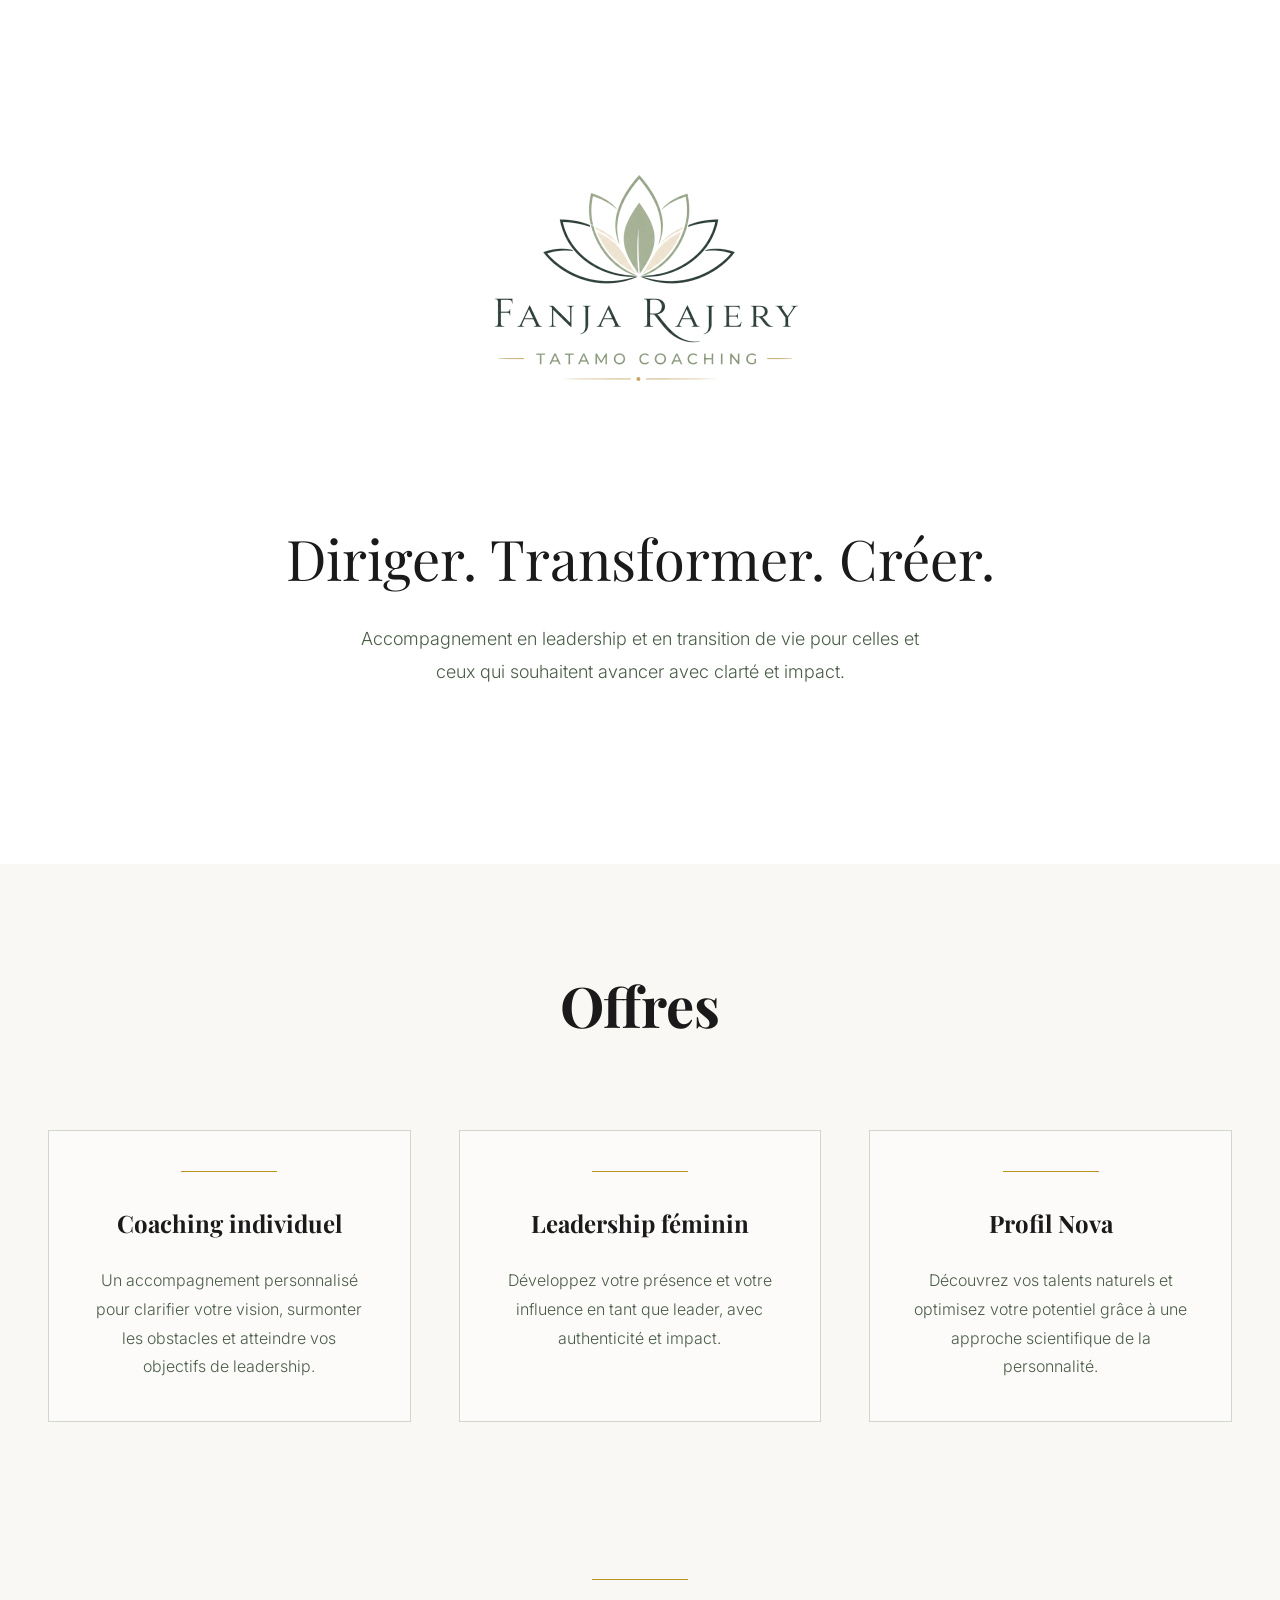
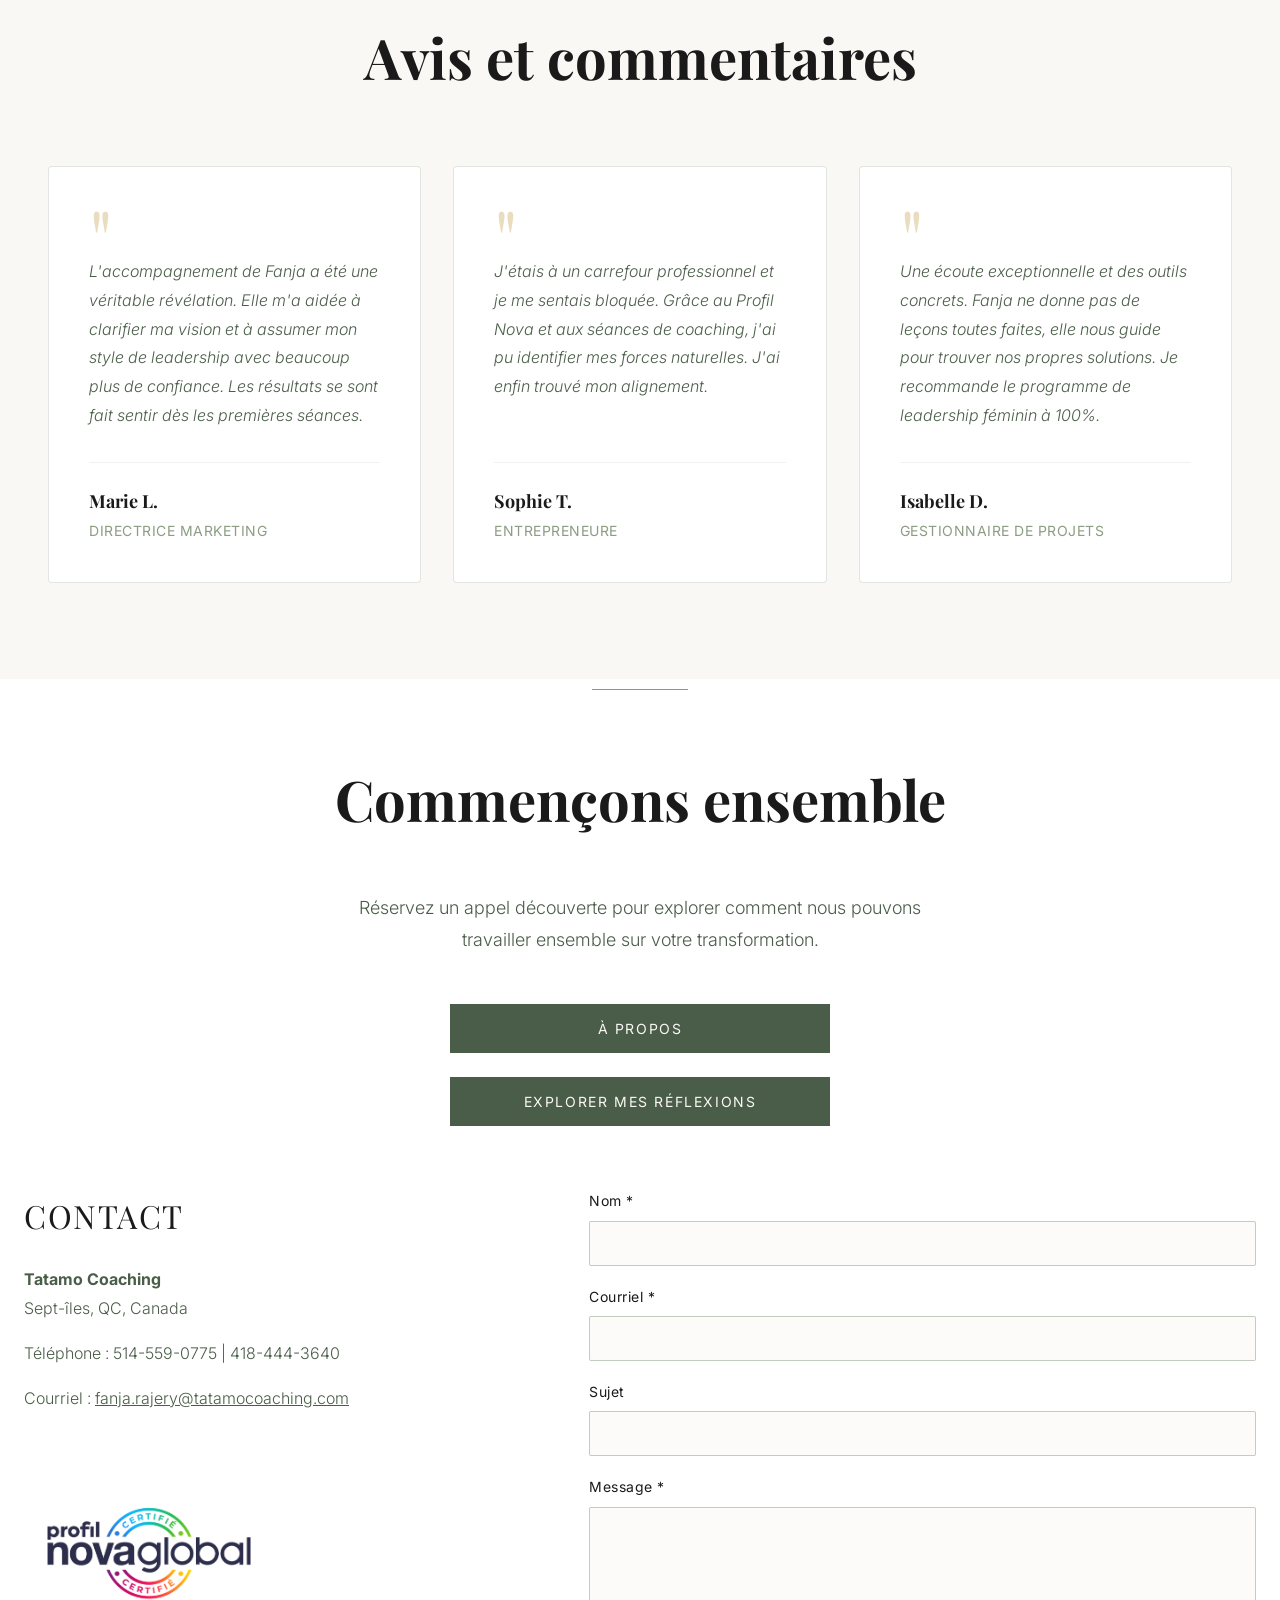
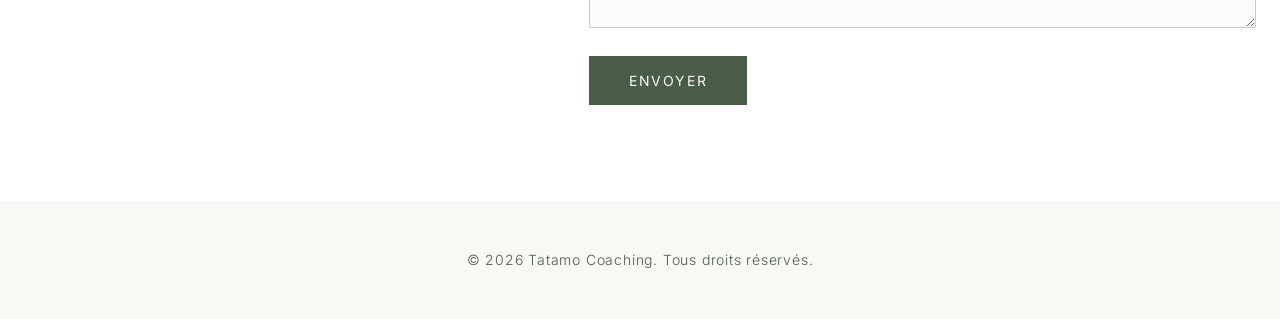
==== index.html @ c2d35377 "Add Nova Global profile image to contact details Added an image for Nova Global profile in the conta" ====
<!DOCTYPE html>
<html lang="fr">
<head>
  <meta charset="UTF-8">
  <meta name="viewport" content="width=device-width, initial-scale=1.0">
  <title>Tatamo Coaching - Fanja Rajery</title>
  <link rel="preconnect" href="https://fonts.googleapis.com">
  <link rel="preconnect" href="https://fonts.gstatic.com" crossorigin>
  <link href="https://fonts.googleapis.com/css2?family=Inter:wght@300;400;600&family=Playfair+Display:wght@400;500;600&display=swap" rel="stylesheet">
  <link rel="stylesheet" href="styles.css">
</head>
<body>
  <header class="header">
    <div class="container">
      <img src="images/logonouvv.PNG" alt="Tatamo Coaching Logo" class="logo">
    </div>
  </header>

  <section class="hero">
    <div class="container hero-content">
      
    
      <h2 class="hero-heading">Diriger. Transformer. Créer.</h2>

      <p class="hero-description">Accompagnement en leadership et en transition de vie pour celles et ceux qui souhaitent avancer avec clarté et impact.
</p>

      
        
      </div>
      
    </div>
    
  </section>

  

  <section class="offerings">
  <div class="container">
    <h2 class="section-title">Offres</h2>

    <div class="offerings-grid">

      <a href="individuel.html" class="offering-link">
        <div class="offering-card">
          <div class="divider-center"></div>
          <h3 class="offering-title">Coaching individuel</h3>
          <p class="offering-description">Un accompagnement personnalisé pour clarifier votre vision, surmonter les obstacles et atteindre vos objectifs de leadership.</p>
        </div>
      </a>

      <a href="feminin.html" class="offering-link">
        <div class="offering-card">
          <div class="divider-center"></div>
          <h3 class="offering-title">Leadership féminin</h3>
          <p class="offering-description">Développez votre présence et votre influence en tant que leader, avec authenticité et impact.</p>
        </div>
      </a>

      <a href="nova.html" class="offering-link">
        <div class="offering-card">
          <div class="divider-center"></div>
          <h3 class="offering-title">Profil Nova</h3>
          <p class="offering-description">Découvrez vos talents naturels et optimisez votre potentiel grâce à une approche scientifique de la personnalité.</p>
        </div>
      </a>


    </div>
<br>
<br>
   
</div>

  </div>
</section>

<!-- Section Avis Clients -->
<section class="testimonials">
  <div class="container">
    <div class="divider-center"></div>
    <h2 class="section-title">Avis et commentaires</h2>
    
    <div class="testimonials-grid">
      
      <!-- Avis 1 -->
      <div class="testimonial-card">
        <div class="quote-icon">"</div>
        <p class="testimonial-text">L'accompagnement de Fanja a été une véritable révélation. Elle m'a aidée à clarifier ma vision et à assumer mon style de leadership avec beaucoup plus de confiance. Les résultats se sont fait sentir dès les premières séances.</p>
        <div class="testimonial-author">
          <div class="author-info">
            <h4 class="author-name">Marie L.</h4>
            <p class="author-role">Directrice Marketing</p>
          </div>
        </div>
      </div>

      <!-- Avis 2 -->
      <div class="testimonial-card">
        <div class="quote-icon">"</div>
        <p class="testimonial-text">J'étais à un carrefour professionnel et je me sentais bloquée. Grâce au Profil Nova et aux séances de coaching, j'ai pu identifier mes forces naturelles. J'ai enfin trouvé mon alignement.</p>
        <div class="testimonial-author">
          <div class="author-info">
            <h4 class="author-name">Sophie T.</h4>
            <p class="author-role">Entrepreneure</p>
          </div>
        </div>
      </div>

      <!-- Avis 3 -->
      <div class="testimonial-card">
        <div class="quote-icon">"</div>
        <p class="testimonial-text">Une écoute exceptionnelle et des outils concrets. Fanja ne donne pas de leçons toutes faites, elle nous guide pour trouver nos propres solutions. Je recommande le programme de leadership féminin à 100%.</p>
        <div class="testimonial-author">
          <div class="author-info">
            <h4 class="author-name">Isabelle D.</h4>
            <p class="author-role">Gestionnaire de projets</p>
          </div>
        </div>
      </div>

    </div>
  </div>
</section>


  <section class="contact">
    <div class="container">
      <div class="divider-center"></div>

      <h2 class="section-title">Commençons ensemble</h2>

      <p class="contact-description">
        Réservez un appel découverte pour explorer comment nous pouvons
        travailler ensemble sur votre transformation.
      </p>

      <!-- Vos 3 boutons avec une largeur identique -->
      <div class="button-group" style="flex-direction: column; max-width: 380px; margin: 0 auto;">

        
        
        
        <a href="apropos.html" class="button-link" style="display: block; width: 100%;">
          <button class="btn btn-primary" style="width: 100%;">À propos</button>
        </a>
      <a href="facebook.html" class="button-link" style="display: block; width: 100%;">
        <button class="btn btn-primary" style="width: 100%;">Explorer mes réflexions</button>
        </a>
        
      </div>
      </div>

<!-- DEBUT DU FORMULAIRE DE CONTACT -->
<div class="contact-section-container">
  <div class="contact-info">
    <h2 class="contact-main-title">CONTACT</h2>
    <p class="contact-address">
      <strong>Tatamo Coaching</strong><br>
      Sept-îles, QC, Canada
    </p>
    <p class="contact-details">
      Téléphone : 514-559-0775 | 418-444-3640
      </p>
    <p class="contact-details">
      Courriel : <a href="mailto:fanja.rajery@tatamocoaching.com">fanja.rajery@tatamocoaching.com</a>
    </p>

    <p class="contact-details">
  <img src="images/novaglobal" alt="Profil Nova Global" style="box-shadow: none; border-radius: 0; max-width: 250px; width: 100%; margin: 0 auto;">
</p>
  
  </div>



  <form class="contact-form" action="#" method="POST">
    <div class="form-group">
      <label for="name">Nom *</label>
      <input type="text" id="name" name="name" required>
    </div>

    <div class="form-group">
      <label for="email">Courriel *</label>
      <input type="email" id="email" name="email" required>
    </div>

    <div class="form-group">
      <label for="subject">Sujet</label>
      <input type="text" id="subject" name="subject">
    </div>

    <div class="form-group">
      <label for="message">Message *</label>
      <textarea id="message" name="message" rows="5" required></textarea>
    </div>

    <button type="submit" class="btn-submit">Envoyer</button>
  </form>
</div>
<!-- FIN DU FORMULAIRE DE CONTACT -->








    
    </div>
  </section>

  <footer class="footer">
    <div class="container">
      <p class="footer-text">© 2026 Tatamo Coaching. Tous droits réservés.</p>
    </div>
  </footer>

  <script type="module" src="document.js"></script>
  
</body>
</html>
---- styles.css ----
* {
  margin: 0;
  padding: 0;
  box-sizing: border-box;
}

html {
  scroll-behavior: smooth;
}

body {
  font-family: 'Inter', sans-serif;
  background-color: #FFFFFF;
  color: #1A1A1A;
  line-height: 1.6;
}


.back-button {
  position: absolute;
  top: 32px; /* Aligné sur le padding de votre header */
  left: 24px; /* Aligné sur le padding de votre container */
  display: flex;
  align-items: center;
  gap: 8px;
  padding: 10px 20px;
  background-color: #FAF8F5; /* Votre couleur de fond secondaire */
  color: #4A5D48; /* Votre couleur verte principale */
  border: 1px solid rgba(107, 132, 104, 0.3);
  font-family: 'Inter', sans-serif;
  font-size: 14px;
  text-transform: uppercase;
  letter-spacing: 1.2px;
  text-decoration: none;
  transition: all 0.3s ease;
  z-index: 1000;
}

.back-button:hover {
  background-color: #4A5D48;
  color: #FAF8F5;
  border-color: #4A5D48;
}

.back-button .arrow {
  font-size: 18px;
  line-height: 1;
}

/* Ajustement pour mobile */
@media (max-width: 768px) {
  .back-button {
    top: 16px;
    left: 16px;
    padding: 8px 14px;
    font-size: 12px;
  }
}



.container {
  max-width: 1280px;
  margin: 0 auto;
  padding: 0 24px;
}

/* Header */
.header {
  background-color: transparent; 
  width: 100%;
  padding: 32px 0; /* On garde le padding vertical, mais on met 0 sur les côtés */

}

.header .container {
    display: flex;
    justify-content: center; /* Centre le logo horizontalement */
    background: transparent; /* Assure que le fond du container ne bloque rien */
    max-width: 1280px;
    margin: 0 auto;
}

.logo {
  height: 500px;
  width: auto;
  background-color: transparent;
}

/* Hero Section */

.offerings {
  margin-top: -150px;

  }



.about {

  margin-top: -150px;
}






.hero {
  min-height: 100vh;
  display: flex;
  align-items: center;
  justify-content: center;
  padding: 48px 24px;
  margin-top: -450px;
  padding-top: 180px;
}

.hero-content {
  text-align: center;
  
}

.hero-title {
  font-family: 'Playfair Display', serif;
  font-size: clamp(48px, 12vw, 100px);
  margin-bottom: 100px;
  color: #1A1A1A;
  letter-spacing: -2px;
  font-weight: 400;
  
}

.hero-subtitle-wrapper {
  display: flex;
  align-items: center;
  justify-content: center;
  gap: 16px;
  margin-bottom: 64px;
}

.divider {
  height: 1px;
  width: 48px;
  background-color: #B8941E;
}

.hero-subtitle {
  font-size: 14px;
  letter-spacing: 3.2px;
  text-transform: uppercase;
  color: #4A5D48;
  font-weight: 300;
  text-align: center;
}

.hero-heading {
  font-family: 'Playfair Display', serif;
  font-size: clamp(32px, 6vw, 56px);
  margin-bottom: 32px;
  color: #1A1A1A;
  font-weight: 300;
  line-height: 1.2;
}

.hero-description {
  font-size: 18px;
  color: #4A5D48;
  margin-bottom: 48px;
  max-width: 600px;
  margin-left: auto;
  margin-right: auto;
  font-weight: 300;
  line-height: 1.8;
}
/* hero pour la page individuel */
.individuel .hero-title {
  font-size: 40px; 
  text-align: center;
  
}

.individuel {

  margin-top: -150px;
}


/* hero pour la page feminin */
.feminin .hero-title {
  font-size: 40px;
  text-align: center;
}

/* hero pour la page nova */
.nova .hero-title {
  font-size: 40px;
  text-align: center;
}

/* hero pour la page reservation */
.reservation .hero-title {
  font-size: 40px;
  text-align: center;
}






.button-group {
  display: flex;
  flex-direction: column;
  gap: 24px;
  justify-content: center;
  align-items: center;
  flex-wrap: wrap;
}

@media (min-width: 640px) {
  .button-group {
    flex-direction: row;
  }
}

.btn {
  padding: 16px 40px;
  font-size: 14px;
  letter-spacing: 1.6px;
  text-transform: uppercase;
  font-family: 'Inter', sans-serif;
  font-weight: 400;
  min-width: 240px;
  cursor: pointer;
  transition: all 0.3s ease;
  border: none;
}

.btn-primary {
  background-color: #4A5D48;
  color: #FAF8F5;
  display: block;
  width: fit-content;
  margin: 0 auto;
  width: auto;
}

.btn-primary:hover {
  background-color: #6B8468;
}

.btn-secondary {
  border: 1px solid #4A5D48;
  color: #4A5D48;
  background-color: transparent;
}

.btn-secondary:hover {
  background-color: #4A5D48;
  color: #FAF8F5;
}
/* enlever le bleu apres cliquer le lien */
a, a:visited, a:hover, a:active {
  text-decoration: none;
  color: inherit;
}

/* About Section */
.about {
  padding: 96px 24px;
  background-color: #FFFFFF;
}

.divider-center {
  height: 1px;
  width: 96px;
  background-color: #B8941E;
  margin: 0 auto 64px auto;
}

.section-title {
  font-family: 'Playfair Display', serif;
  font-size: clamp(32px, 5vw, 56px);
  margin-bottom: 48px;
  color: #1A1A1A;
  text-align: center;
}

.about-text {
  font-size: 18px;
  color: #4A5D48;
  text-align: justify;
  max-width: 800px;
  margin: 0 auto 64px auto;
  font-weight: 300;
  line-height: 1.8;
  padding: 0 24px;
}

.about .divider-center:last-of-type {
  margin-bottom: 0;
  margin-top: 64px;
}

/* Offerings Section */
.offerings {
  padding: 96px 24px 10px 24px;
  background-color: #FAF8F5;
  margin-top: -150px;
}

.offerings .section-title {
  margin-bottom: 80px;
}

.offerings-grid {
  display: grid;
  grid-template-columns: repeat(auto-fit, minmax(300px, 1fr));
  gap: 48px;
  max-width: 1400px;
  margin: 0 auto;
}

@media (min-width: 768px) {
  .offerings-grid {
    grid-template-columns: repeat(3, 1fr);
  }
}

.offering-card {
  text-align: center;
  border: 1px solid rgba(107, 132, 104, 0.3);
  padding: 40px;
  background-color: rgba(255, 255, 255, 0.5);
  min-height: 100%;
  transition: border-color 0.3s ease;
}

.offering-card:hover {
  border-color: #6B8468;
}

.offering-card .divider-center {
  margin-bottom: 32px;
}

.offering-title {
  font-family: 'Playfair Display', serif;
  font-size: 24px;
  margin-bottom: 24px;
  color: #1A1A1A;
}

.offering-description {
  font-size: 16px;
  color: #4A5D48;
  font-weight: 300;
  line-height: 1.8;
}

.offering-link{
  display: block;
  text-decoration: none;
  color: inherit;
}

/* Contact Section */
.contact {
  padding: 10px 24px 96px 24px;
  background-color: #FFFFFF;
}

.contact .divider-center:first-of-type {
  margin-bottom: 64px;
}

.contact-description {
  font-size: 18px;
  color: #4A5D48;
  text-align: center;
  max-width: 600px;
  margin: 0 auto 48px auto;
  font-weight: 300;
  line-height: 1.8;
}

.contact .divider-center:last-of-type {
  margin-top: 64px;
}

/* Footer */
.footer {
  padding: 48px 24px;
  background-color: #FAF8F5;
}

.footer-text {
  font-size: 14px;
  color: #4A5D48;
  text-align: center;
  font-weight: 300;
  letter-spacing: 0.8px;
}

/* Responsive Design */
@media (max-width: 768px) {

.hero, 
  .offerings, 
  .about, 
  .individuel {
    margin-top: 0;
  }

  .hero {
    padding-top: 20px; /* Rapproche le texte du logo sur mobile */
  }


  .hero-title {
    font-size: 48px;
  }

  .hero-heading {
    font-size: 32px;
  }

  .hero-description {
    font-size: 16px;
  }

  .section-title {
    font-size: 32px;
  }

  .about-text,
  .contact-description {
    font-size: 16px;
  }

  .offerings-grid {
    gap: 32px;
  }

  .offering-card {
    padding: 32px;
  }

  .button-group {
    gap: 16px;
  }

  .btn {
    min-width: auto;
    width: 100%;
    padding: 14px 32px;
  }
}

@media (max-width: 480px) {
  .container {
    padding: 0 16px;
  }

 .hero {
    padding: 32px 16px;
    padding-top: 20px; 
    min-height: auto;  
  }

  .hero-title {
    font-size: 36px;
    margin-bottom: 16px;
  }

  .hero-subtitle-wrapper {
    gap: 12px;
    margin-bottom: 32px;
  }

  .divider {
    width: 32px;
  }

  .hero-subtitle {
    font-size: 12px;
  }

  .hero-heading {
    font-size: 24px;
    margin-bottom: 24px;
  }

  .hero-description {
    font-size: 14px;
    margin-bottom: 32px;
  }

  .about,
  .contact {
    padding: 64px 16px;
  }

  .offerings {
    padding: 64px 16px;
  }

  .divider-center {
    width: 64px;
    margin-bottom: 48px;
  }

  .section-title {
    font-size: 28px;
    margin-bottom: 40px;
  }

  .about-text {
    margin-bottom: 48px;
    font-size: 15px;
  }

  .offerings-grid {
    gap: 24px;
  }

  .offering-card {
    padding: 24px;
  }

  .offering-title {
    font-size: 20px;
  }

  .offering-description {
    font-size: 14px;
  }

  .logo {
    height: 120px;
    transform: scale(1.8);
  }
}


/* =========================
   PAGE A PROPOS
   Ne touche que la mise en page photo + texte
   ========================= */

.about-layout {
  display: flex;
  align-items: flex-start;
  justify-content: center;
  gap: 56px;
  max-width: 1200px;
  margin: 60px auto 0;
}

.about-photo {
  flex: 0 0 360px;
}

.about-photo img {
  width: 100%;
  height: auto;
  display: block;
  border-radius: 18px;
  box-shadow: 0 10px 30px rgba(0, 0, 0, 0.10);
}

.about-bio {
  flex: 1;
  min-width: 0;
}

.about-bio .about-text {
  max-width: 100%;
  margin: 0;
  padding: 0;
  text-align: justify;
  text-justify: inter-word;
}

/* Responsive */
@media (max-width: 900px) {
  .about-layout {
    flex-direction: column;
    gap: 28px;
    margin-top: 40px;
  }

  .about-photo {
    width: 100%;
    max-width: 420px;
    margin: 0 auto;
  }

  .about-bio {
    width: 100%;
  }
}

.about-caption {
  font-size: 0.95rem;
  line-height: 1.7;
  margin-top: 16px;
  color: #5f6f5f;
  text-align: left;
}

/* =========================
   PAGE NOVA (SCOPÉE)
   Ne touche que: <section class="nova">...</section>
   ========================= */

.nova .intro-text {
  font-size: 1.125rem;
  color: #4A5D48;
  max-width: 42rem;
  margin: 3rem auto;
  line-height: 1.75;
  font-weight: 300;
  text-align: center;
}

.nova .cards-grid {
  display: grid;
  grid-template-columns: 1fr;
  gap: 2rem;
  margin: 4rem 0;
}

@media (min-width: 768px) {
  .nova .cards-grid {
    grid-template-columns: repeat(2, 1fr);
  }
}

@media (min-width: 1024px) {
  .nova .cards-grid {
    grid-template-columns: repeat(4, 1fr);
  }
}

.nova .card {
  position: relative;
  background-color: white;
  border: 1px solid #e5e7eb;
  border-radius: 0.125rem;
  overflow: hidden;
  transition: box-shadow 0.3s ease;
  display: flex;
  flex-direction: column;
}

.nova .card:hover {
  box-shadow: 0 4px 6px -1px rgba(0, 0, 0, 0.1), 0 2px 4px -1px rgba(0, 0, 0, 0.06);
}

.nova .card-accent {
  position: absolute;
  top: 0;
  left: 0;
  right: 0;
  height: 4px;
}

.nova .card-accent.red {
  background: linear-gradient(to right, #ef4444, #f87171);
}

.nova .card-accent.blue {
  background: linear-gradient(to right, #3b82f6, #60a5fa);
}

.nova .card-accent.green {
  background: linear-gradient(to right, #10b981, #34d399);
}

.nova .card-accent.yellow {
  background: linear-gradient(to right, #fbbf24, #fcd34d);
}

.nova .card-content {
  padding: 2rem;
  display: flex;
  flex-direction: column;
  flex-grow: 1;
}

.nova .card-emoji {
  font-size: 3rem;
  margin-bottom: 1.5rem;
  line-height: 1;
}

.nova .card-color {
  font-size: 0.875rem;
  font-weight: 600;
  color: #B8941E;
  text-transform: uppercase;
  letter-spacing: 0.05em;
  margin-bottom: 0.5rem;
}

.nova .card-title {
  font-family: 'Playfair Display', serif;
  font-size: 1.5rem;
  color: #1A1A1A;
  margin-bottom: 0.25rem;
  font-weight: 600;
}

.nova .card-subtitle {
  font-size: 0.875rem;
  color: #6b7280;
  font-weight: 300;
  margin-bottom: 1.5rem;
}

.nova .card-description {
  color: #4A5D48;
  line-height: 1.75;
  font-weight: 300;
  flex-grow: 1;
}

.nova .nova-footer {
  max-width: 48rem;
  margin: 4rem auto;
  text-align: center;
  padding-top: 3rem;
  border-top: 1px solid #e5e7eb;
}

.nova .footer-text {
  font-size: 1.125rem;
  color: #4A5D48;
  line-height: 1.75;
  font-weight: 300;
}

.nova .footer-text strong {
  font-weight: 500;
  color: #1A1A1A;
}

/* Alignement des posts Facebook */
.fb-container {
  display: flex;
  justify-content: center; /* Centre les posts horizontalement */
  gap: 20px;               /* Espace entre les deux publications */
  flex-wrap: wrap;         /* Permet de revenir à la ligne sur petit écran */
  margin-top: 4rem;
}

/* Ajustement pour s'assurer que les posts ne dépassent pas sur petit écran */
.fb-container .fb-post {
  flex: 0 1 auto;
  min-width: 320px;        /* Largeur minimum pour rester lisible */
}

/* On retire la marge auto que vous aviez sur .nova .fb-post pour éviter les conflits */
.nova .fb-post {
  margin-top: 0; 
}

/* =========================
   PAGE LEADERSHIP FÉMININ (SCOPÉE)
   Ne touche que: <section class="feminin">...</section>
   ========================= */

/* Hero Section */
.feminin-hero {
  position: relative;
  height: 100vh;
  display: flex;
  align-items: center;
  justify-content: center;
}

.feminin-hero-image {
  position: absolute;
  top: 0;
  left: 0;
  width: 100%;
  height: 100%;
  object-fit: cover;
  object-position: center 10%;
}

.feminin-hero-overlay {
  position: absolute;
  top: 0;
  left: 0;
  width: 100%;
  height: 100%;
  background-color: rgba(0, 0, 0, 0.3);
}

.feminin-hero-content {
  position: relative;
  z-index: 10;
  text-align: center;
  color: white;
  padding: 0 24px;
  max-width: 960px;
}

.feminin-hero-title {
  font-family: 'Playfair Display', serif;
  font-size: clamp(40px, 8vw, 96px);
  margin-bottom: 24px;
  font-weight: 600;
  letter-spacing: 0.5px;
}

.feminin-hero-subtitle {
  font-size: clamp(18px, 3vw, 28px);
  font-weight: 300;
  letter-spacing: 0.5px;
  line-height: 1.6;
}

/* Introduction Section */
.feminin-intro {
  padding: 96px 24px;
}

.feminin-intro-text {
  max-width: 768px;
  margin: 0 auto;
}

.feminin-intro-text p {
  font-size: 18px;
  line-height: 1.8;
  color: #4A5D48;
  margin-bottom: 32px;
  font-weight: 300;
}

.feminin-intro-text .feminin-highlight {
  font-weight: 500;
  color: #1A1A1A;
}

/* Challenges Section */
.feminin-challenges {
  padding: 96px 24px;
  background-color: #FFFFFF;
}

.feminin-challenges .section-title {
  margin-bottom: 80px;
}

.feminin-cards-grid {
  display: grid;
  grid-template-columns: repeat(auto-fit, minmax(280px, 1fr));
  gap: 32px;
  max-width: 1200px;
  margin: 0 auto;
}

@media (min-width: 768px) {
  .feminin-cards-grid {
    grid-template-columns: repeat(2, 1fr);
    gap: 48px;
  }
}

.feminin-card {
  background-color: #FFFEF7;
  padding: 40px;
  border: 1px solid #e5e7eb;
  border-radius: 2px;
  transition: border-color 0.3s ease;
}

.feminin-card:hover {
  border-color: #8B9D83;
}

.feminin-card-icon {
  width: 56px;
  height: 56px;
  display: flex;
  align-items: center;
  justify-content: center;
  border-radius: 50%;
  background-color: rgba(139, 157, 131, 0.1);
  color: #8B9D83;
  margin-bottom: 24px;
}

.feminin-card-title {
  font-family: 'Playfair Display', serif;
  font-size: 24px;
  margin-bottom: 16px;
  color: #1A1A1A;
}

.feminin-card-description {
  font-size: 16px;
  color: #4A5D48;
  line-height: 1.6;
  font-weight: 300;
}

/* Benefits Section */
.feminin-benefits {
  padding: 96px 24px;
  background-color: #FFFEF7;
}

.feminin-benefits .section-title {
  margin-bottom: 64px;
}

.feminin-benefits-list {
  max-width: 768px;
  margin: 0 auto;
  list-style: none;
  padding: 0;
}

.feminin-benefits-list li {
  display: flex;
  align-items: start;
  gap: 16px;
  font-size: 18px;
  color: #4A5D48;
  margin-bottom: 24px;
  line-height: 1.6;
  font-weight: 300;
}

.feminin-benefits-list li::before {
  content: '';
  width: 8px;
  height: 8px;
  border-radius: 50%;
  background-color: #C9A961;
  margin-top: 12px;
  flex-shrink: 0;
}

/* Approach Section */
.feminin-approach {
  padding: 96px 24px;
  background-color: #FFFFFF;
}

.feminin-approach .section-title {
  margin-bottom: 48px;
}

.feminin-approach-subtitle {
  font-family: 'Playfair Display', serif;
  font-size: clamp(24px, 4vw, 36px);
  text-align: center;
  margin-bottom: 32px;
  color: #1A1A1A;
  font-weight: 400;
  font-style: italic;
}

.feminin-approach-text {
  max-width: 768px;
  margin: 0 auto;
}

.feminin-approach-text p {
  font-size: 18px;
  line-height: 1.8;
  color: #4A5D48;
  margin-bottom: 24px;
  font-weight: 300;
}

.feminin-approach-text strong {
  font-weight: 500;
  color: #1A1A1A;
}

/* Call to Action Section */
.feminin-cta {
  padding: 128px 24px;
  background-color: #FFFEF7;
  text-align: center;
}

.feminin-cta-title {
  font-family: 'Playfair Display', serif;
  font-size: clamp(32px, 5vw, 56px);
  margin-bottom: 32px;
  color: #1A1A1A;
}

.feminin-cta-text {
  font-size: 20px;
  color: #4A5D48;
  max-width: 640px;
  margin: 0 auto 48px;
  line-height: 1.6;
  font-weight: 300;
}

.feminin-cta .btn {
  padding: 16px 48px;
  font-size: 16px;
  letter-spacing: 1.2px;
  background-color: #8B9D83;
  color: white;
  border: none;
  border-radius: 2px;
  cursor: pointer;
  transition: background-color 0.3s ease;
  text-decoration: none;
  display: inline-block;
}

.feminin-cta .btn:hover {
  background-color: #7a8a72;
}

/* Responsive */
@media (max-width: 768px) {
  .feminin-intro,
  .feminin-challenges,
  .feminin-benefits,
  .feminin-approach {
    padding: 64px 16px;
  }

  .feminin-cta {
    padding: 80px 16px;
  }

  .feminin-cards-grid {
    gap: 24px;
  }

  .feminin-card {
    padding: 32px;
  }
}

/* =========================
   PAGE COACHING INDIVIDUEL (SCOPÉE)
   Ne touche que: <section class="individuel">...</section>
   ========================= */

.individuel {
  background-color: #FAF8F5;
  min-height: 100vh;
  padding: 48px 24px 96px;
}

.individuel .hero-title {
  font-size: 40px;
  text-align: center;
  margin-bottom: 24px;
}

.individuel .hero-subtitle-wrapper {
  display: flex;
  align-items: center;
  justify-content: center;
  gap: 16px;
  margin-bottom: 80px;
}

.individuel .coaching-layout {
  display: flex;
  align-items: flex-start;
  justify-content: center;
  gap: 80px;
  max-width: 1400px;
  margin: 0 auto;
}

.individuel .coaching-photo-col {
  flex: 0 0 420px;
}

.individuel .coaching-photo-wrapper {
  position: relative;
}

.individuel .coaching-photo-wrapper img {
  width: 100%;
  height: auto;
  display: block;
  border-radius: 2px;
  box-shadow: 0 10px 30px rgba(0, 0, 0, 0.12);
}

.individuel .coaching-content-col {
  flex: 1;
  min-width: 0;
}

.individuel .coaching-intro {
  margin-bottom: 48px;
}

.individuel .coaching-intro p {
  font-size: 18px;
  line-height: 1.8;
  color: #4A5D48;
  margin-bottom: 24px;
  font-weight: 300;
  text-align: justify;
  text-justify: inter-word;
}

.individuel .coaching-intro p:last-child {
  margin-bottom: 0;
}

.individuel .coaching-cards-grid {
  display: grid;
  grid-template-columns: repeat(2, 1fr);
  gap: 24px;
  margin-bottom: 48px;
}

.individuel .coaching-card {
  background-color: rgba(255, 255, 255, 0.6);
  border: 1px solid rgba(107, 132, 104, 0.25);
  padding: 32px;
  transition: all 0.3s ease;
}

.individuel .coaching-card:hover {
  border-color: #6B8468;
  background-color: rgba(255, 255, 255, 0.9);
}

.individuel .coaching-card .divider-center {
  margin-bottom: 20px;
  width: 48px;
  margin-left: 0;
}

.individuel .coaching-card-title {
  font-family: 'Playfair Display', serif;
  font-size: 20px;
  color: #1A1A1A;
  margin-bottom: 12px;
  line-height: 1.3;
}

.individuel .coaching-card-description {
  font-size: 15px;
  color: #4A5D48;
  line-height: 1.6;
  font-weight: 300;
}

.individuel .coaching-quote-box {
  background-color: rgba(255, 255, 255, 0.5);
  border: 1px solid rgba(184, 148, 30, 0.2);
  padding: 40px;
  text-align: center;
  margin-bottom: 40px;
}

.individuel .coaching-quote {
  font-family: 'Playfair Display', serif;
  font-size: clamp(20px, 3vw, 28px);
  color: #1A1A1A;
  line-height: 1.5;
  font-style: italic;
  font-weight: 400;
}

/* Responsive */
@media (max-width: 1024px) {
  .individuel .coaching-layout {
    flex-direction: column;
    gap: 48px;
  }

  .individuel .coaching-photo-col {
    width: 100%;
    max-width: 480px;
    margin: 0 auto;
  }

  .individuel .coaching-content-col {
    width: 100%;
  }
}

@media (max-width: 640px) {
  .individuel {
    padding: 32px 16px 64px;
  }

  .individuel .hero-subtitle-wrapper {
    margin-bottom: 56px;
  }

  .individuel .coaching-cards-grid {
    grid-template-columns: 1fr;
    gap: 20px;
  }

  .individuel .coaching-card {
    padding: 24px;
  }

  .individuel .coaching-quote-box {
    padding: 32px 24px;
  }

  .individuel .coaching-intro p {
    font-size: 16px;
  }
}

/* Rend le symbole & plus classique dans les titres Nova */
.normal-amp {
  font-family: 'Inter', sans-serif;
}

/* =========================
   PAGE FACEBOOK (RÉFLEXIONS)
   ========================= */

.facebook-section {
  padding: 48px 24px 96px;
  background-color: #FAF8F5; /* La même couleur douce que sur vos autres pages */
  min-height: 100vh;
}

.facebook-item {
  display: flex;
  flex-direction: column;
  align-items: center;
  margin-bottom: 40px;
  flex: 1; /* Permet aux colonnes d'avoir la même taille */
  min-width: 320px;
  max-width: 500px; /* Aligné sur la largeur de vos posts Facebook */
}

.facebook-post-title {
  font-family: 'Playfair Display', serif;
  font-size: 22px;
  color: #1A1A1A;
  margin-bottom: 24px;
  text-align: center;
  line-height: 1.4;
  font-weight: 500;
}

.fb-container {
  display: grid;
  grid-template-columns: repeat(2, 1fr);
  gap: 40px;
  max-width: 1100px;
  margin: 0 auto;
  justify-items: center;
}

/* On force 1 seule colonne sur les petits écrans */
@media (max-width: 768px) {
  .fb-container {
    grid-template-columns: 1fr !important;
    gap: 20px;
  }
}


/* =========================
   SECTION AVIS / TESTIMONIALS
   ========================= */
.testimonials {
  padding: 96px 24px;
  background-color: #FAF8F5; /* Même fond doux que la section offres */
}

.testimonials .divider-center {
  margin-bottom: 32px;
}

.testimonials .section-title {
  margin-bottom: 64px;
}

.testimonials-grid {
  display: grid;
  grid-template-columns: repeat(auto-fit, minmax(300px, 1fr));
  gap: 32px;
  max-width: 1200px;
  margin: 0 auto;
}

.testimonial-card {
  background-color: #FFFFFF;
  padding: 40px;
  border: 1px solid rgba(107, 132, 104, 0.2);
  border-radius: 4px;
  position: relative;
  transition: transform 0.3s ease, box-shadow 0.3s ease;
  display: flex;
  flex-direction: column;
}

.testimonial-card:hover {
  transform: translateY(-5px);
  box-shadow: 0 10px 30px rgba(0, 0, 0, 0.05);
  border-color: #8B9D83;
}

.quote-icon {
  font-family: 'Playfair Display', serif;
  font-size: 80px;
  color: #C9A961; /* Votre couleur dorée/moutarde */
  line-height: 0;
  margin-top: 30px;
  margin-bottom: 20px;
  opacity: 0.4;
}

.testimonial-text {
  font-size: 16px;
  color: #4A5D48; /* Votre vert foncé */
  font-style: italic;
  line-height: 1.8;
  font-weight: 300;
  margin-bottom: 32px;
  flex-grow: 1; /* Pousse l'auteur vers le bas si les textes n'ont pas la même taille */
}

.testimonial-author {
  display: flex;
  align-items: center;
  border-top: 1px solid rgba(107, 132, 104, 0.1);
  padding-top: 24px;
}

.author-name {
  font-family: 'Playfair Display', serif;
  font-size: 18px;
  color: #1A1A1A;
  margin-bottom: 4px;
}

.author-role {
  font-size: 14px;
  color: #8B9D83;
  font-weight: 400;
  text-transform: uppercase;
  letter-spacing: 0.5px;
}

/* Ajustement Mobile pour les avis */
@media (max-width: 768px) {
  .testimonials {
    padding: 64px 16px;
  }
  .testimonials-grid {
    gap: 24px;
  }
  .testimonial-card {
    padding: 32px 24px;
  }
}


/* =========================
   MISE EN PAGE IMAGE NOVA
   ========================= */
.nova-layout {
  display: flex;
  align-items: center; /* Centre verticalement le texte avec l'image */
  gap: 64px; /* Espace entre le texte et l'image */
  margin-top: 48px;
  margin-bottom: 80px;
  max-width: 1200px;
  margin-left: auto;
  margin-right: auto;
}

.nova-text-content {
  flex: 1; /* Le texte prend l'espace restant */
}

.nova-photo {
  flex: 0 0 450px; /* Largeur fixe de l'image sur ordinateur */
}

.nova-photo img {
  width: 100%;
  height: auto;
  display: block;
  border-radius: 8px; /* Bords très légèrement arrondis */
  box-shadow: 0 15px 40px rgba(0, 0, 0, 0.08); /* Ombre douce élégante */
}

/* Rendre le tout parfait sur téléphone et tablette */
@media (max-width: 900px) {
  .nova-layout {
    flex-direction: column; /* Empile le texte au-dessus de l'image */
    gap: 48px;
    margin-top: 24px;
    margin-bottom: 48px;
  }
  
  .nova-text-content .hero-title,
  .nova-text-content .intro-text {
    text-align: center !important; /* On recentre le texte sur mobile */
  }

  .nova-text-content .intro-text {
    margin: 0 auto !important;
  }

  .nova-photo {
    width: 100%;
    max-width: 500px; /* Évite que l'image soit trop géante sur tablette */
    margin: 0 auto;
  }
}

/* =========================
   FORMULAIRE DE CONTACT
   ========================= */

.contact-section-container {
  display: flex;
  flex-wrap: wrap;
  gap: 48px;
  justify-content: space-between;
  margin-top: 64px;
  text-align: left;
}

.contact-info {
  flex: 1 1 300px;
}

.contact-main-title {
  font-family: 'Playfair Display', serif;
  font-size: 32px;
  letter-spacing: 1.5px;
  margin-bottom: 24px;
  color: #1A1A1A;
  text-transform: uppercase;
  font-weight: 400;
}

.contact-address, 
.contact-details {
  font-size: 16px;
  line-height: 1.8;
  margin-bottom: 16px;
  color: #4A5D48;
  font-weight: 300;
}

.contact-details a {
  color: #4A5D48;
  text-decoration: underline;
  transition: color 0.3s ease;
}

.contact-details a:hover {
  color: #1A1A1A;
}

.contact-form {
  flex: 1 1 450px;
  display: flex;
  flex-direction: column;
  gap: 20px;
}

.form-group {
  display: flex;
  flex-direction: column;
}

.form-group label {
  font-size: 14px;
  margin-bottom: 8px;
  font-weight: 400;
  color: #1A1A1A;
  letter-spacing: 0.5px;
}

.form-group input,
.form-group textarea {
  width: 100%;
  padding: 12px 16px;
  border: 1px solid rgba(107, 132, 104, 0.4);
  background-color: rgba(250, 248, 245, 0.5);
  font-family: 'Inter', sans-serif;
  font-size: 15px;
  color: #1A1A1A;
  outline: none;
  border-radius: 2px;
  transition: all 0.3s ease;
}

.form-group input:focus,
.form-group textarea:focus {
  border-color: #4A5D48;
  background-color: #FFFFFF;
}

.btn-submit {
  align-self: flex-start;
  padding: 16px 40px;
  background-color: #4A5D48;
  color: #FAF8F5;
  border: none;
  cursor: pointer;
  font-family: 'Inter', sans-serif;
  font-size: 14px;
  letter-spacing: 1.6px;
  text-transform: uppercase;
  border-radius: 0;
  transition: background-color 0.3s ease;
  margin-top: 8px;
}

.btn-submit:hover {
  background-color: #6B8468;
}

/* Ajustement Mobile */
@media (max-width: 768px) {
  .contact-section-container {
    flex-direction: column;
    gap: 32px;
    margin-top: 40px;
  }

  .btn-submit {
    width: 100%;
    text-align: center;
  }
}






/* =========================
   MISE EN PAGE IMAGE FEMININ (Texte Gauche / Image Droite)
   ========================= */
.feminin-layout {
  display: flex;
  align-items: center; 
  gap: 64px;
  margin-top: 100px; /* Espace avec le haut de la page */
  margin-bottom: 80px;
  max-width: 1200px;
  margin-left: auto;
  margin-right: auto;
}

.feminin-text-content {
  flex: 1; /* Le texte prend l'espace disponible */
}

.feminin-photo {
  flex: 0 0 420px; /* Largeur fixe de l'image sur l'ordinateur */
}

.feminin-photo img {
  width: 100%;
  height: auto;
  display: block;
  border-radius: 4px;
  box-shadow: 0 10px 30px rgba(0, 0, 0, 0.08); /* Ombre douce */
}

/* Ajustements pour les téléphones et tablettes */
@media (max-width: 900px) {
  .feminin-layout {
    flex-direction: column; /* Place l'image sous le texte sur mobile */
    gap: 48px;
    margin-top: 80px;
  }
  
  .feminin-text-content .hero-title,
  .feminin-text-content .intro-text {
    text-align: center !important; /* On centre le texte sur mobile */
  }

  .feminin-photo {
    width: 100%;
    max-width: 450px;
    margin: 0 auto;
  }
}

/* On cache l'ancien CSS de la bannière sombre s'il en reste */
.feminin-hero, .feminin-intro {
  display: none !important;
}
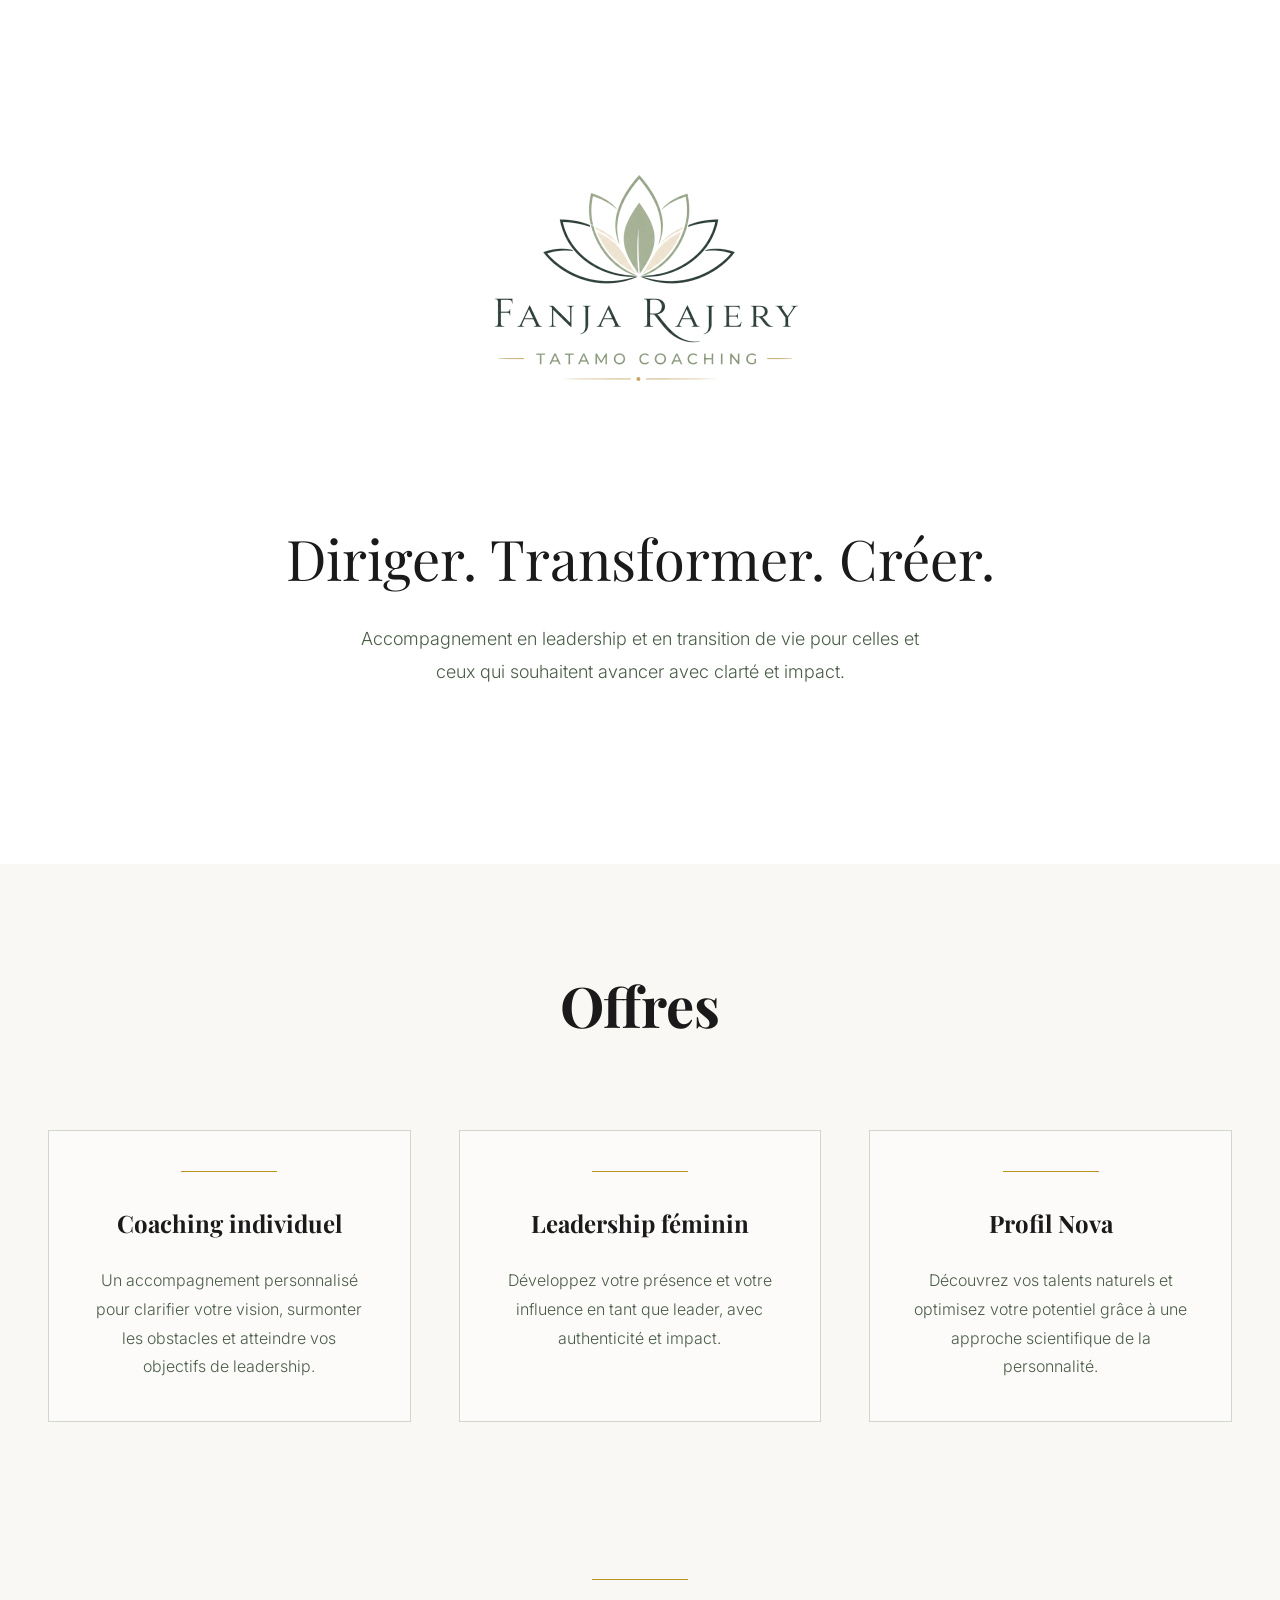
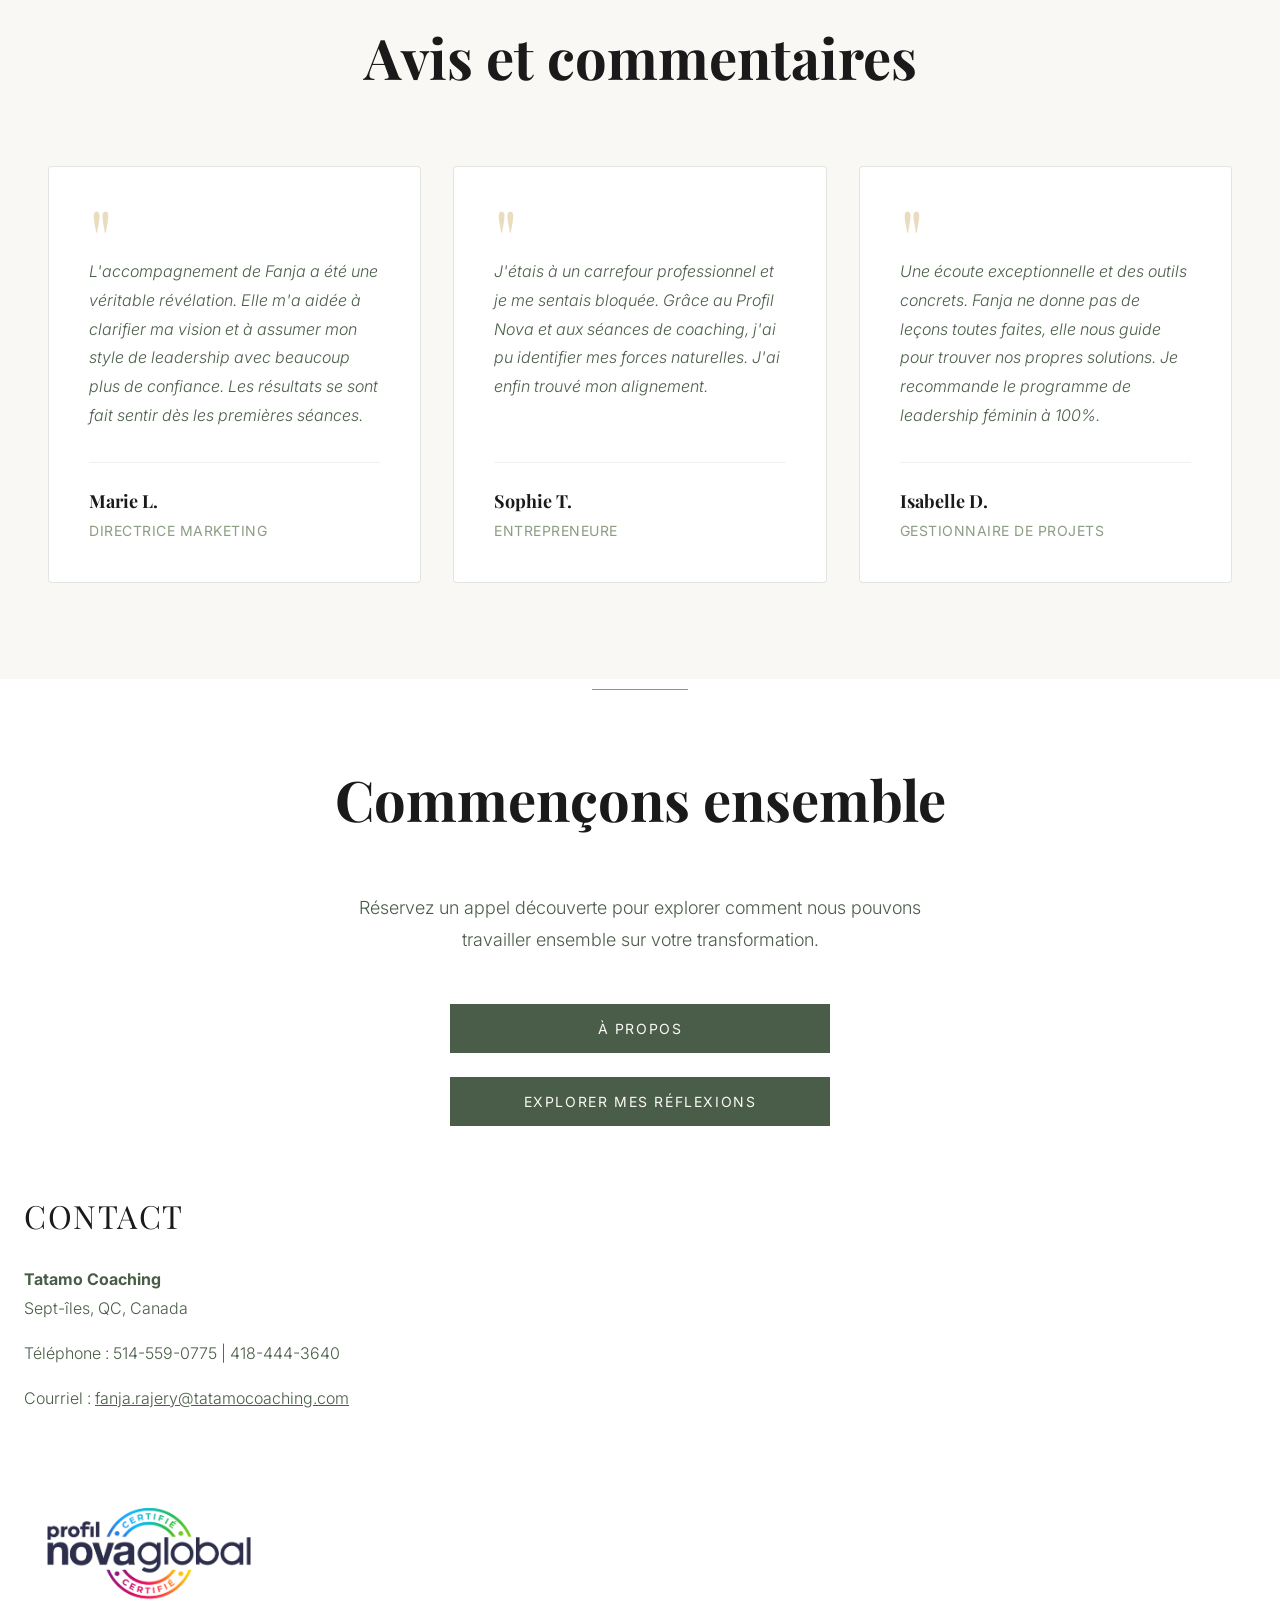
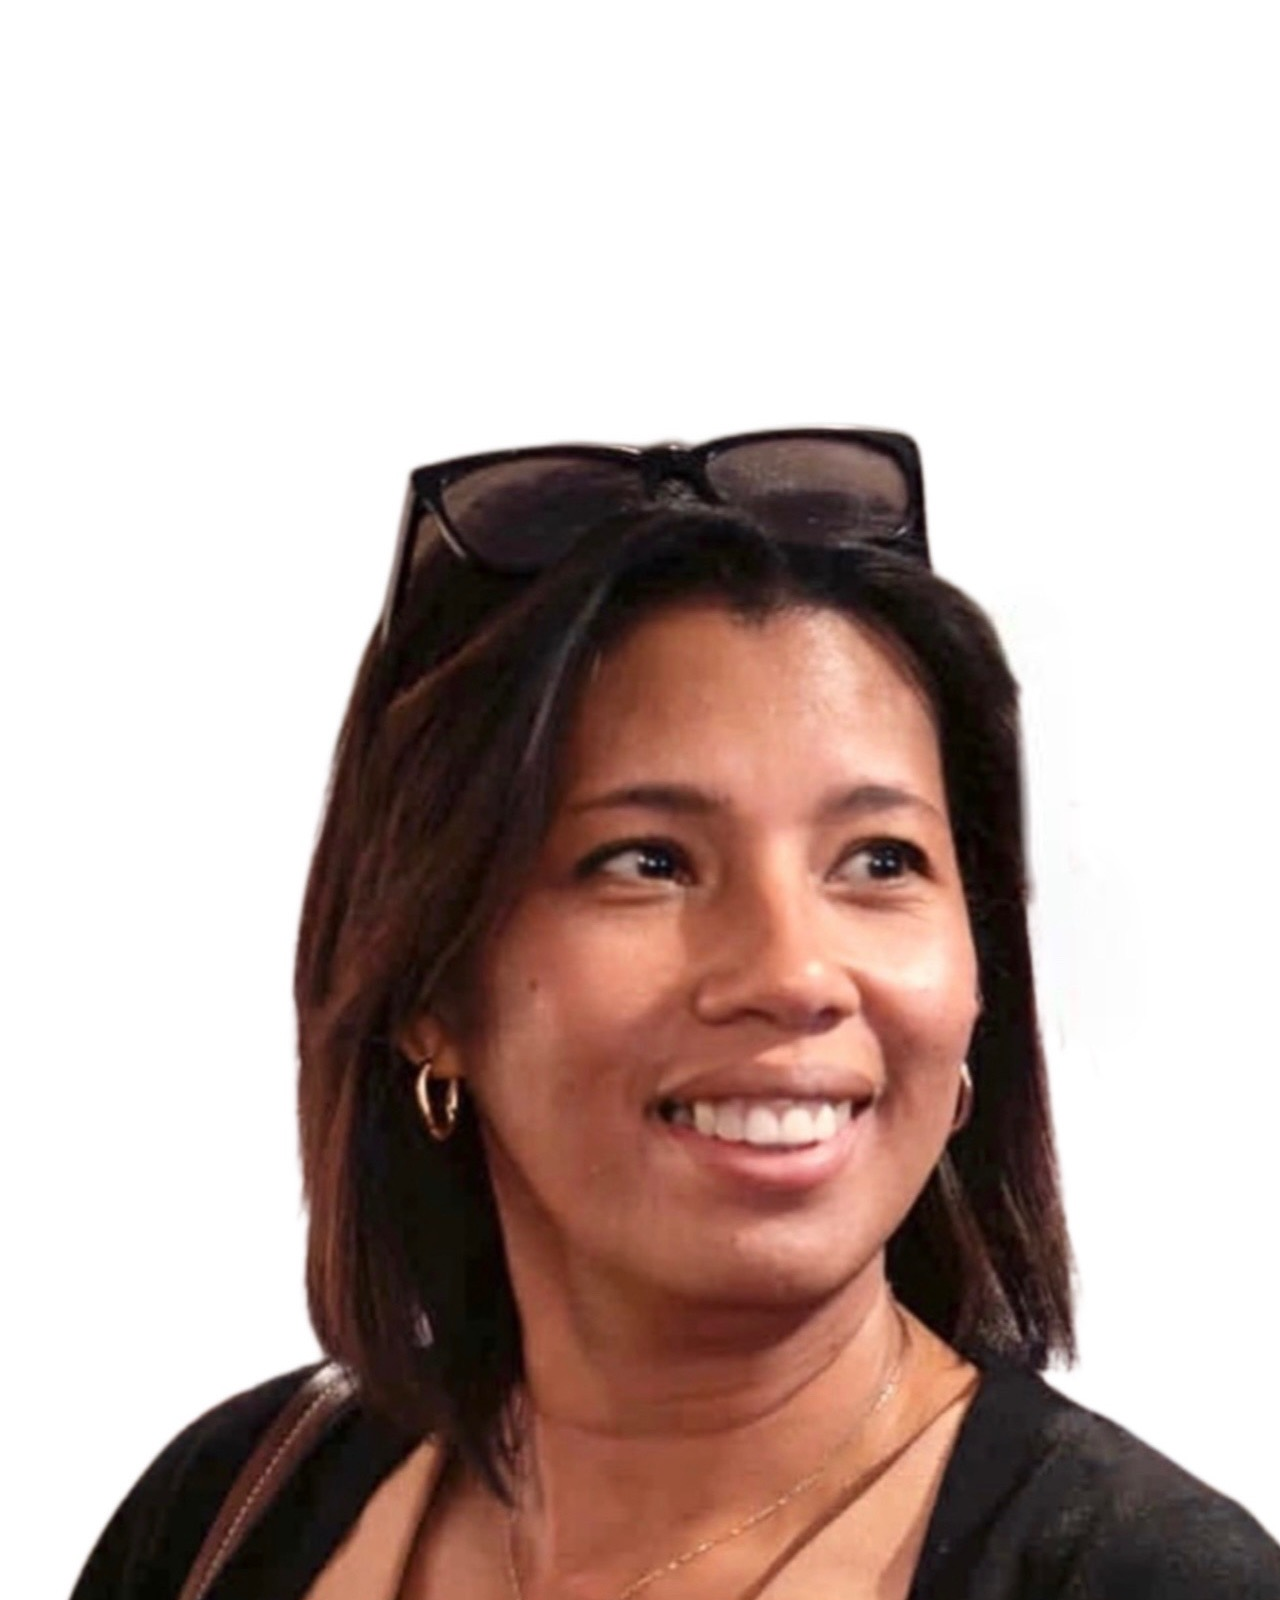
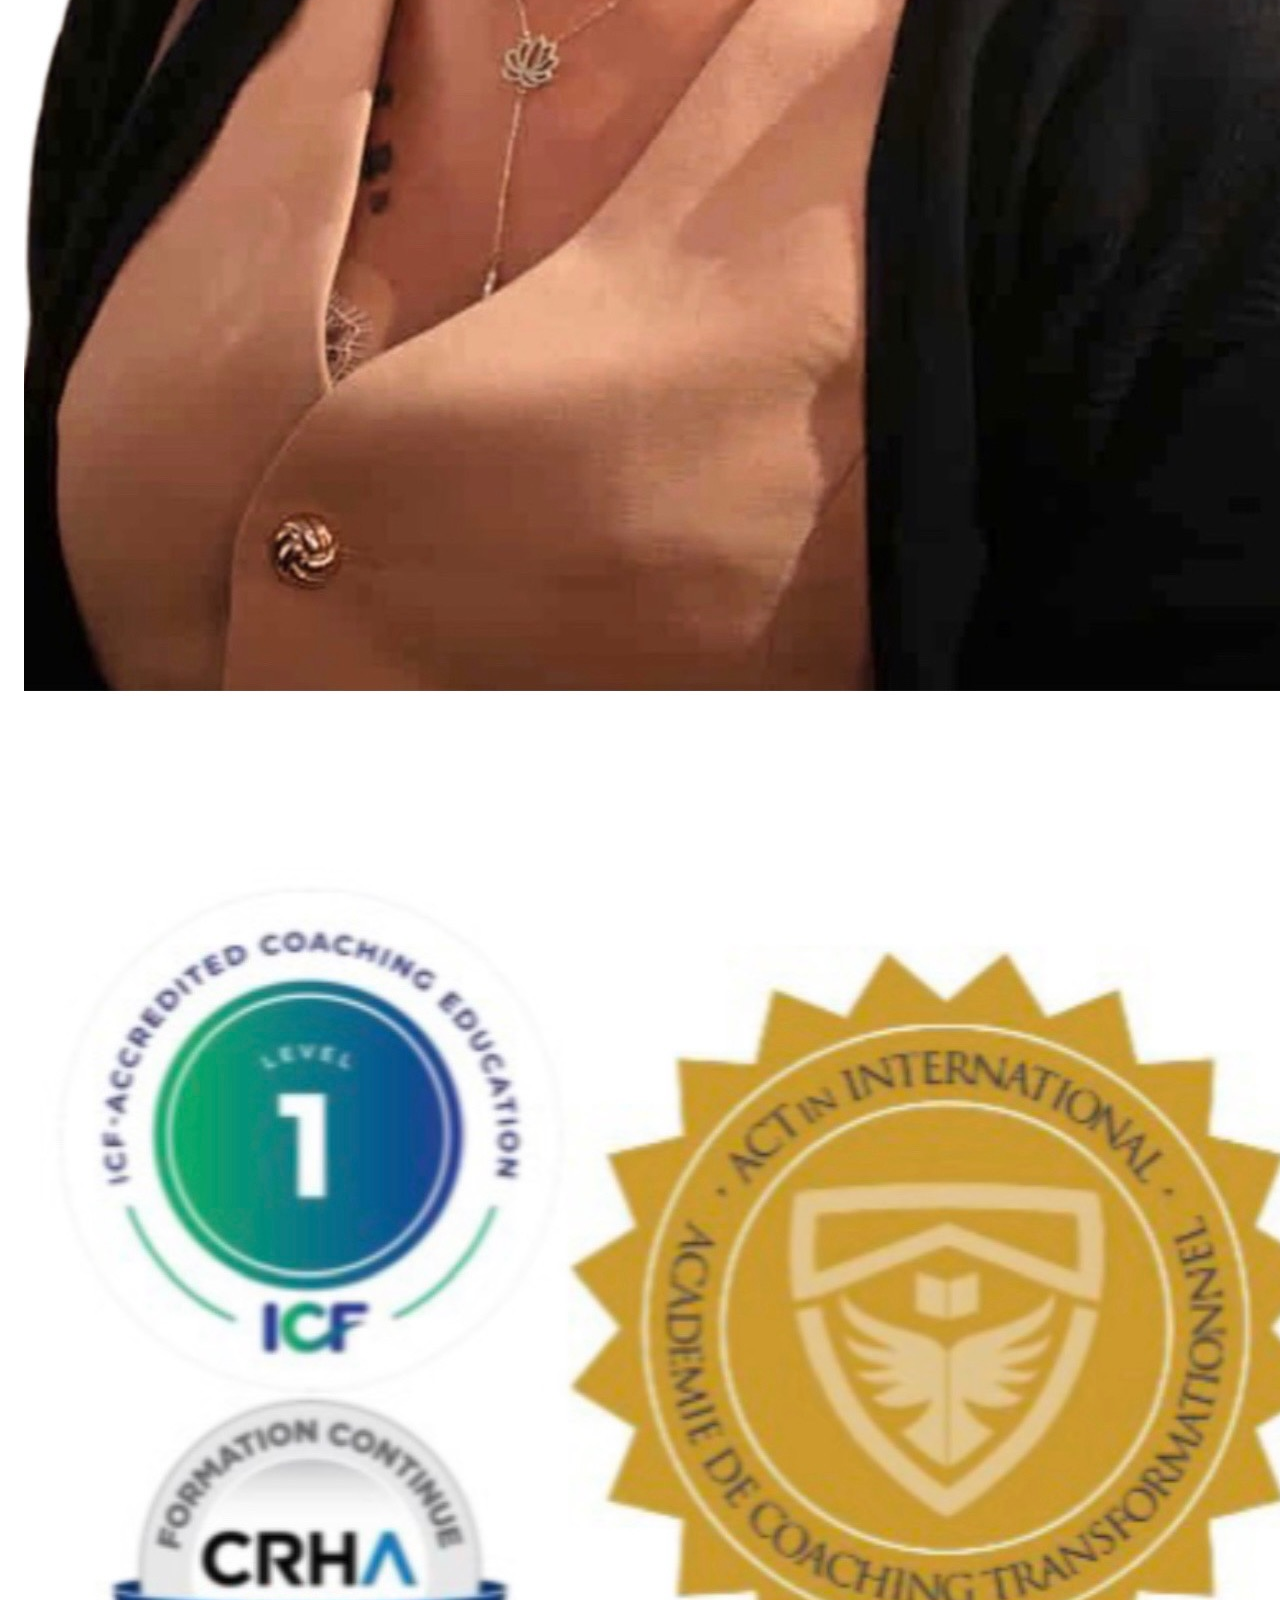
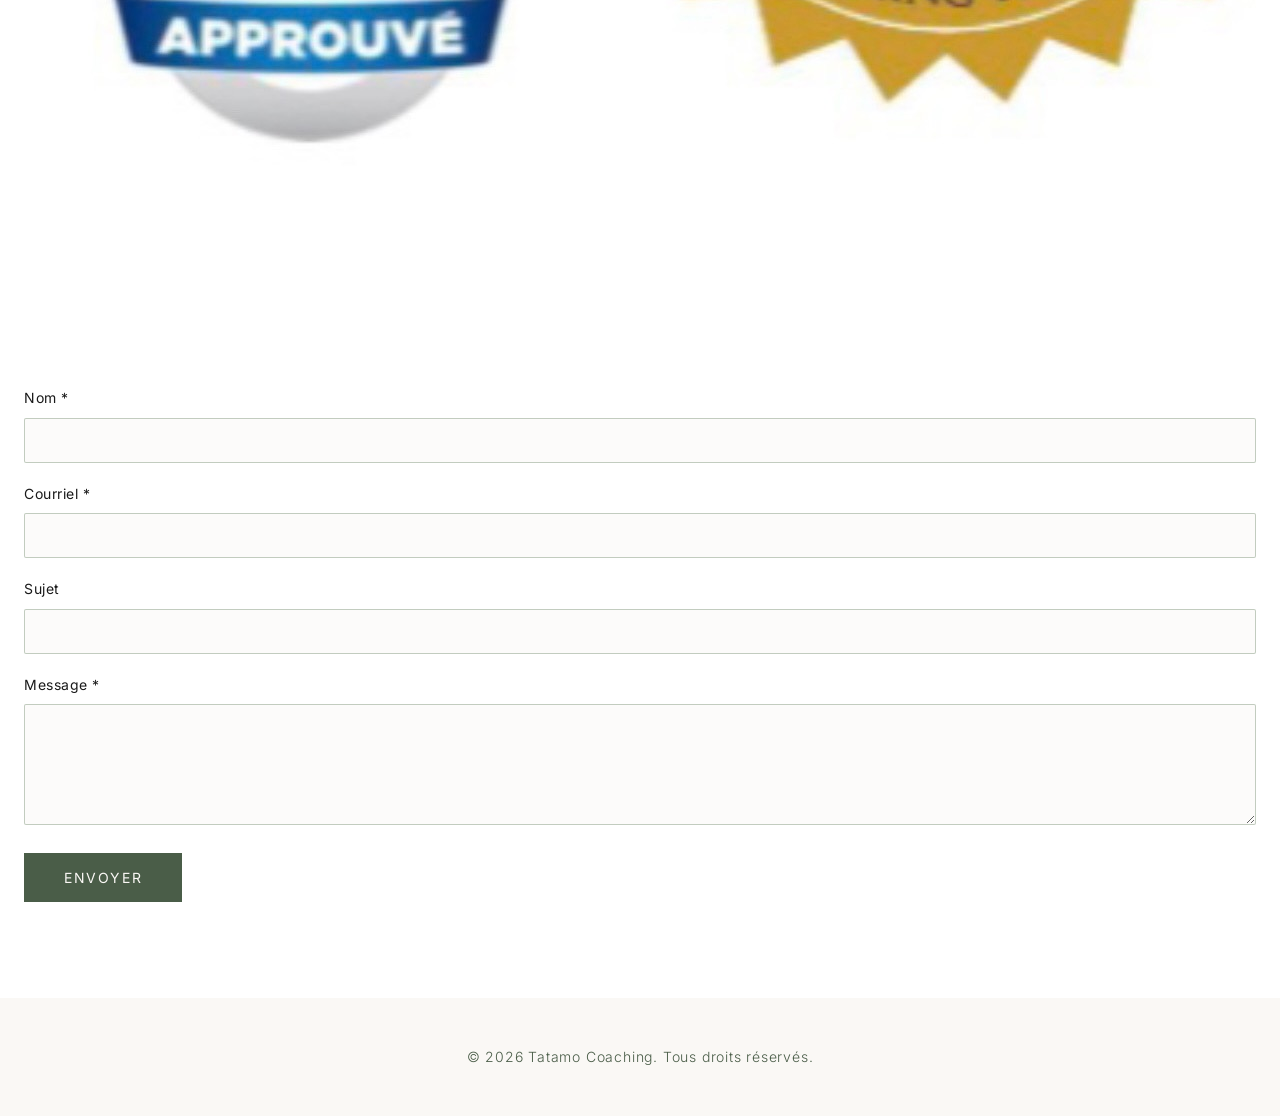
==== commit 65624706: "Add image for Certificat Coach Professionnelle Added an image for 'Certificat Coach Professionnelle'" ====
--- a/index.html
+++ b/index.html
@@ -168,8 +168,10 @@
 
     <p class="contact-details">
   <img src="images/novaglobal" alt="Profil Nova Global" style="box-shadow: none; border-radius: 0; max-width: 250px; width: 100%; margin: 0 auto;">
+      <img src="images/apropos.jpeg" alt="Certificat Coach Professionnelle" style="box-shadow: none; border-radius: 0;">
 </p>
-  
+
+   
   </div>
 
 
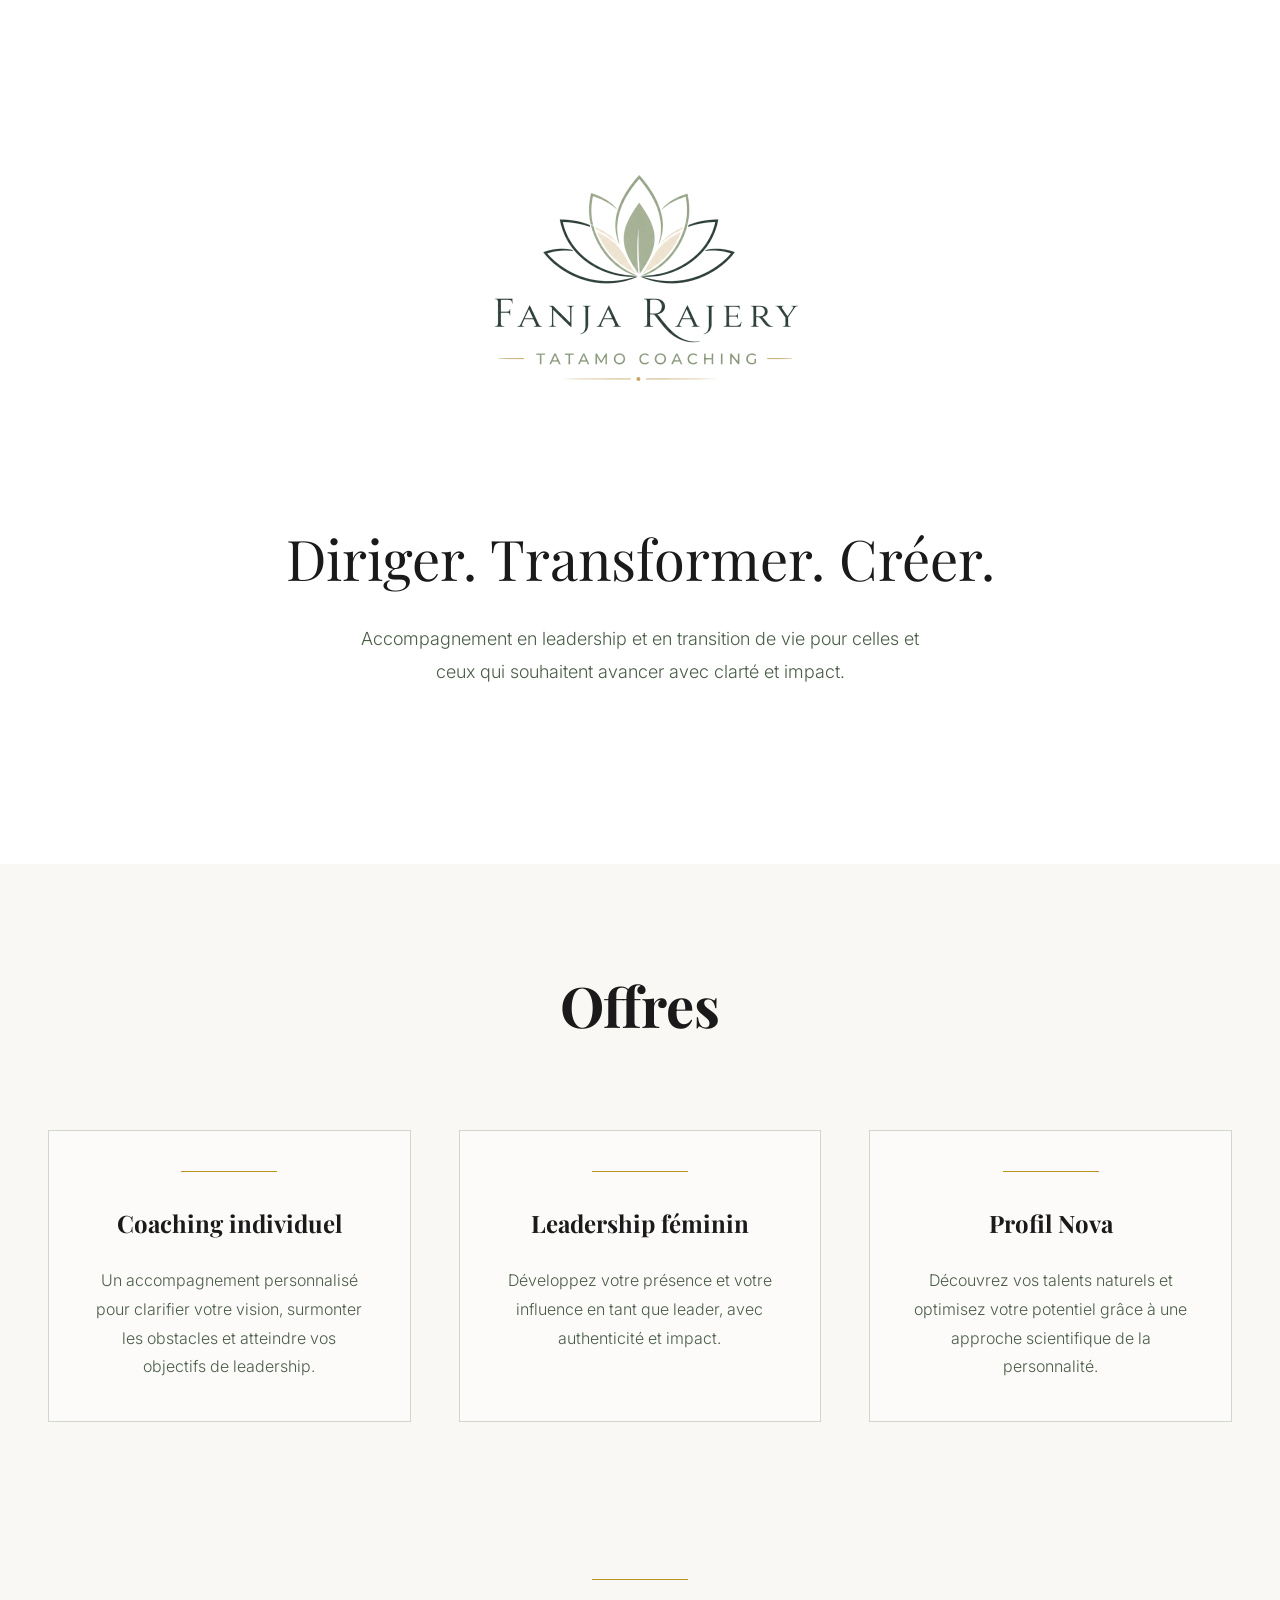
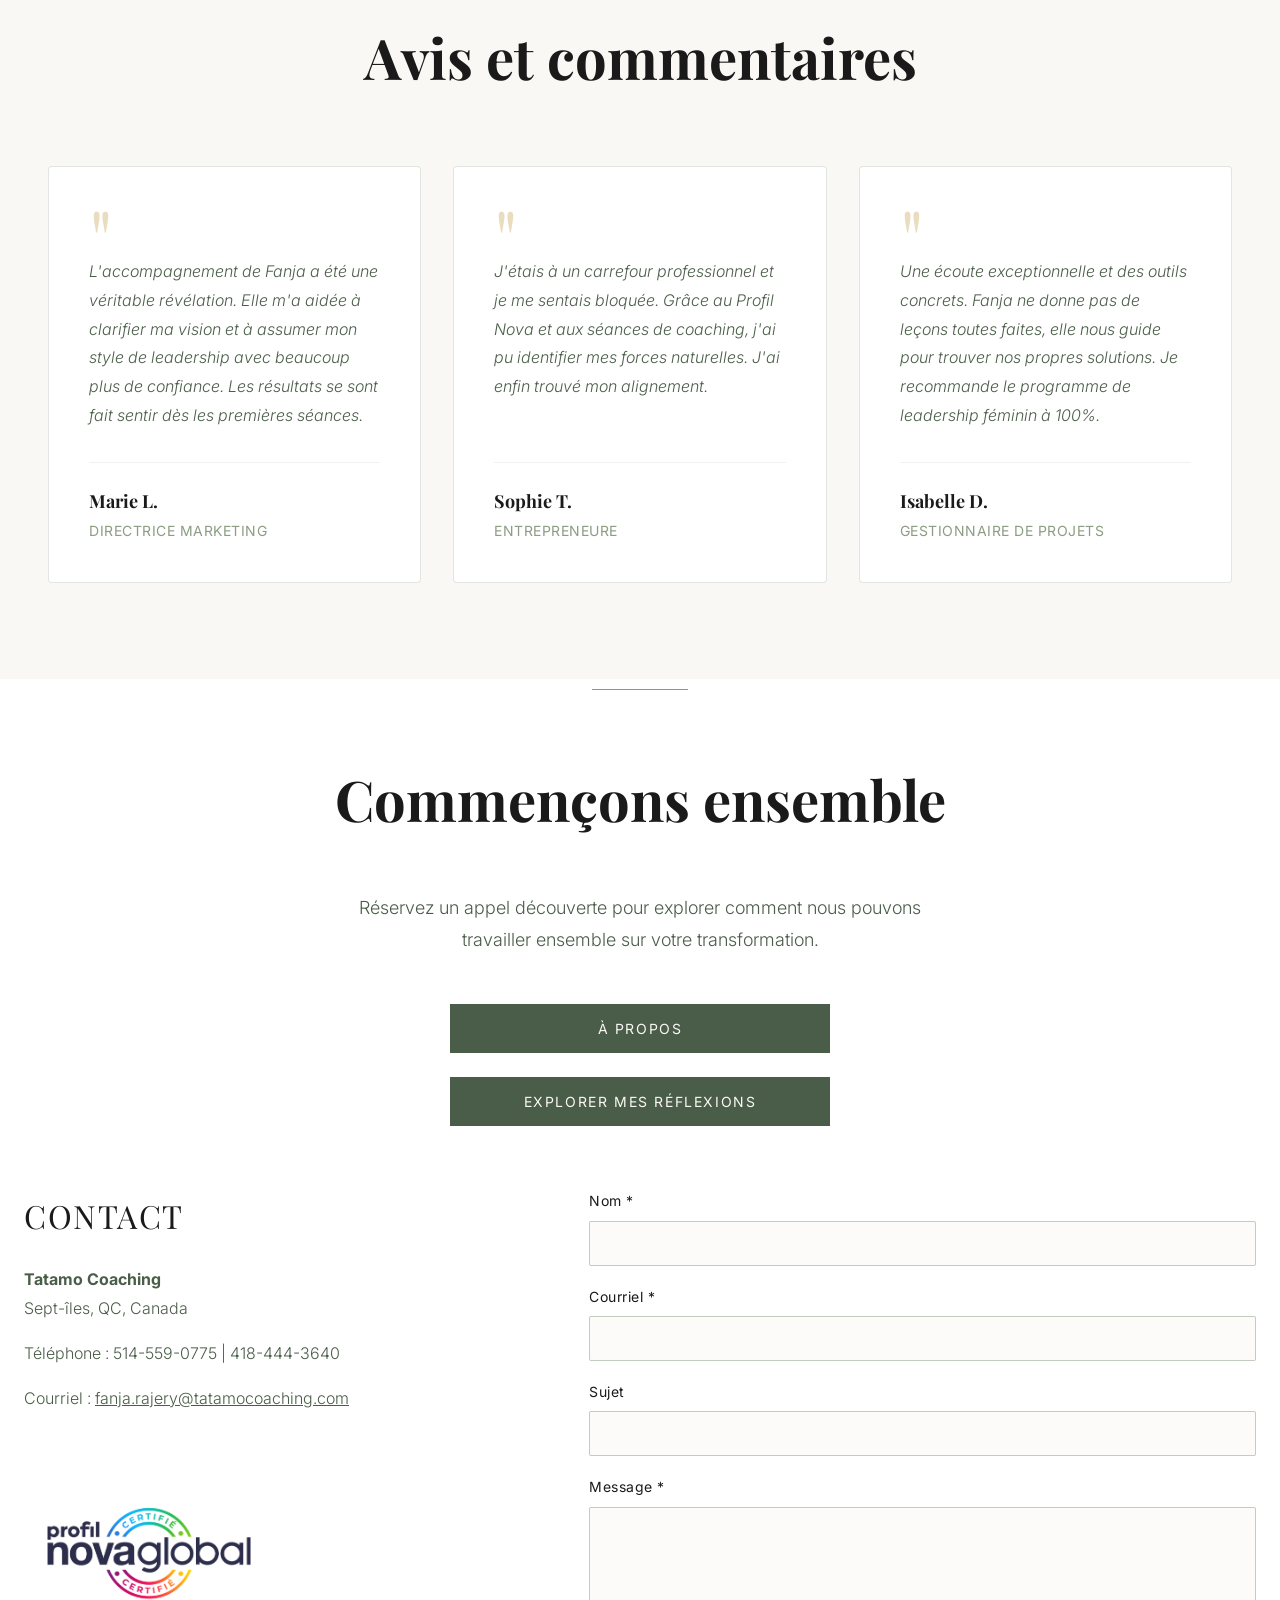
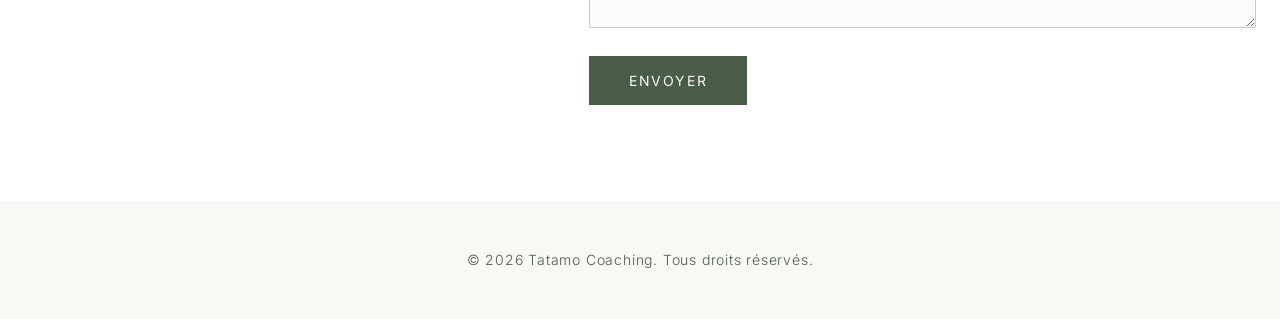
==== commit a7b83060: "Remove certificat coach image from index.html Removed image for 'Certificat Coach Professionnelle' f" ====
--- a/index.html
+++ b/index.html
@@ -168,7 +168,7 @@
 
     <p class="contact-details">
   <img src="images/novaglobal" alt="Profil Nova Global" style="box-shadow: none; border-radius: 0; max-width: 250px; width: 100%; margin: 0 auto;">
-      <img src="images/apropos.jpeg" alt="Certificat Coach Professionnelle" style="box-shadow: none; border-radius: 0;">
+      
 </p>
 
    
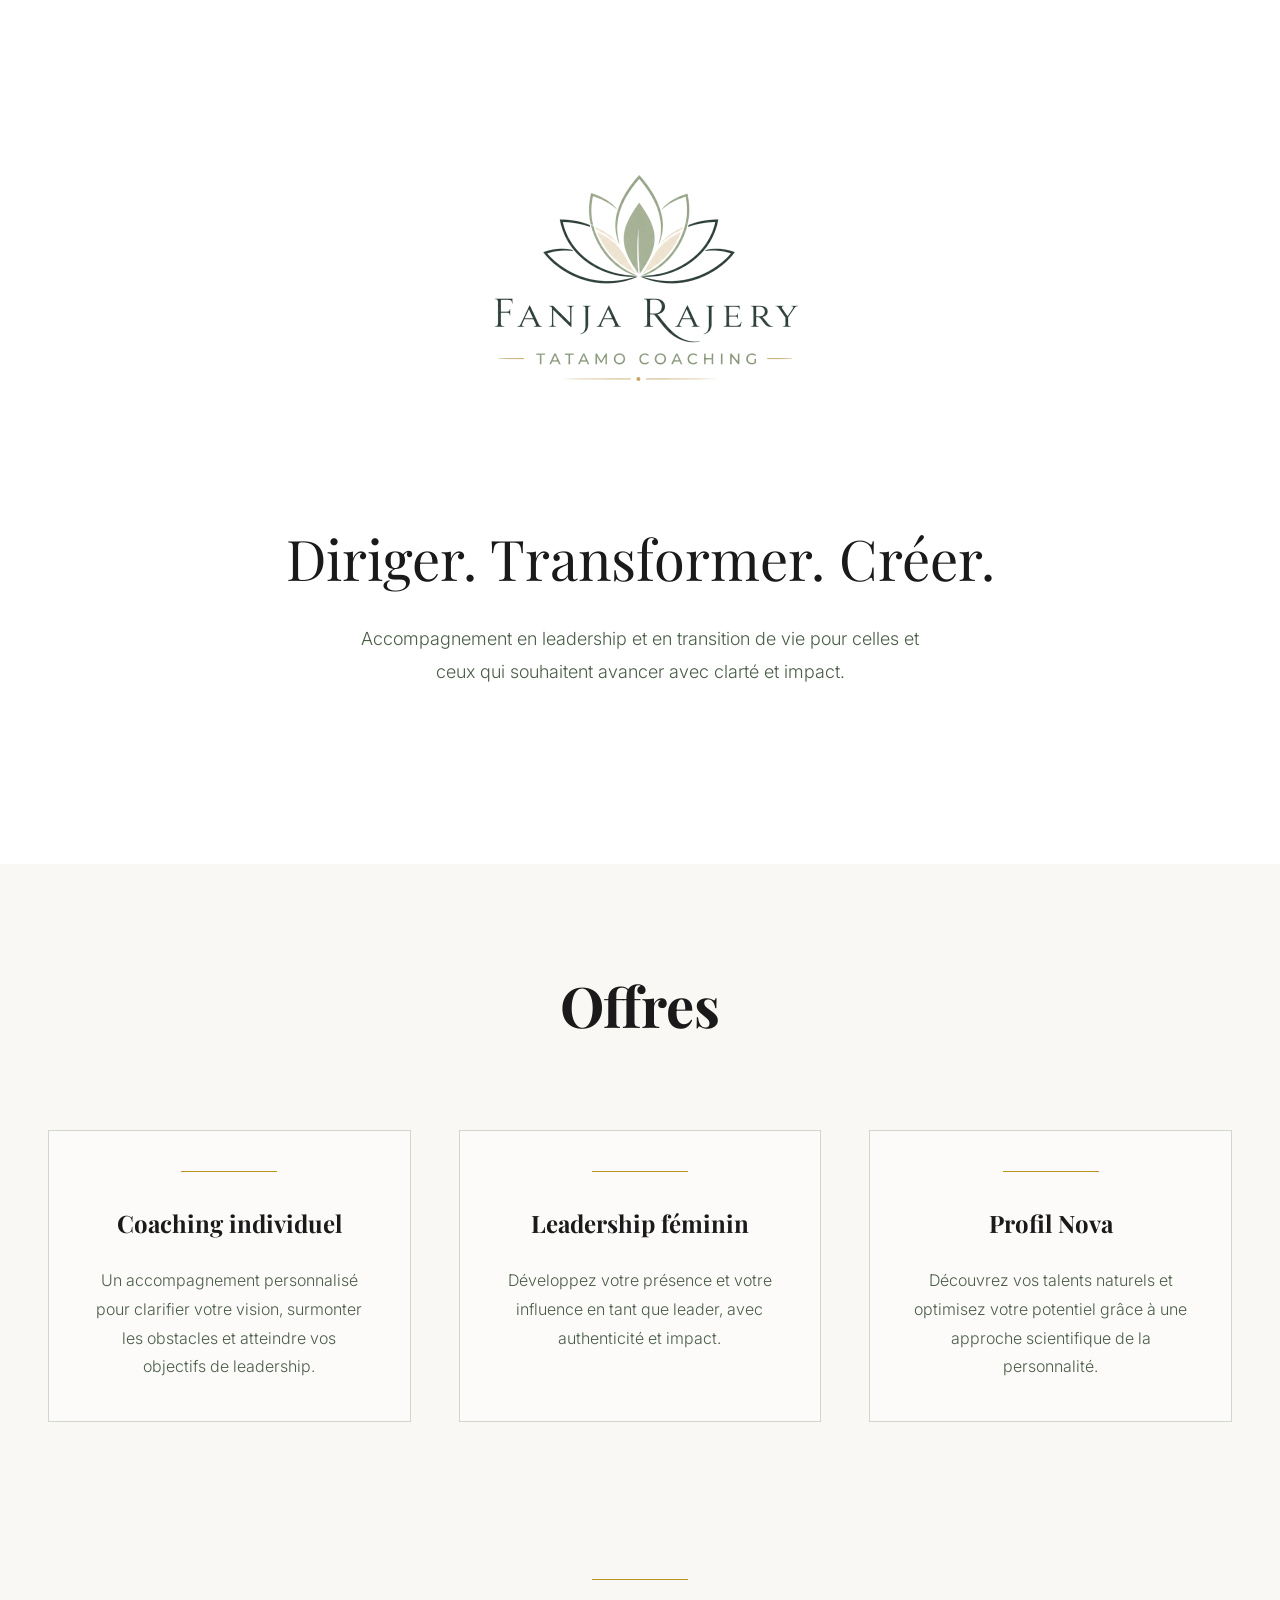
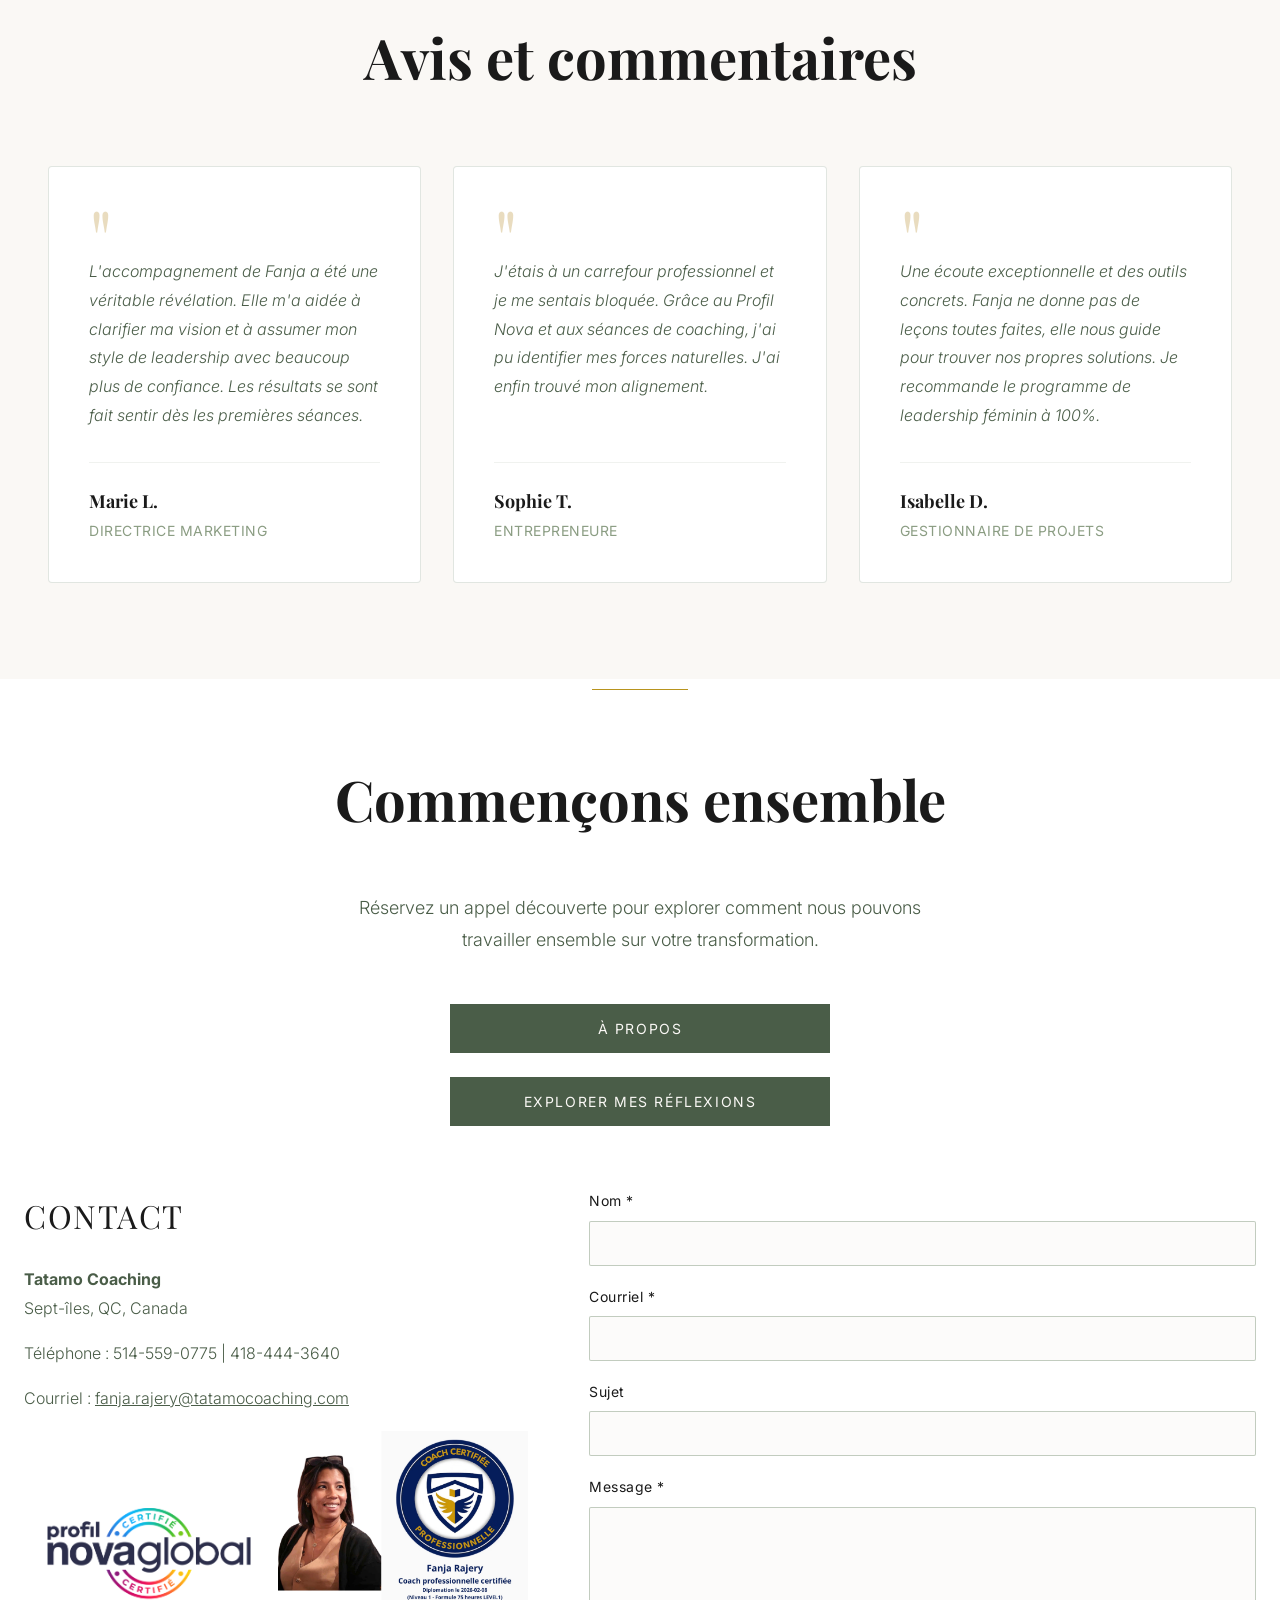
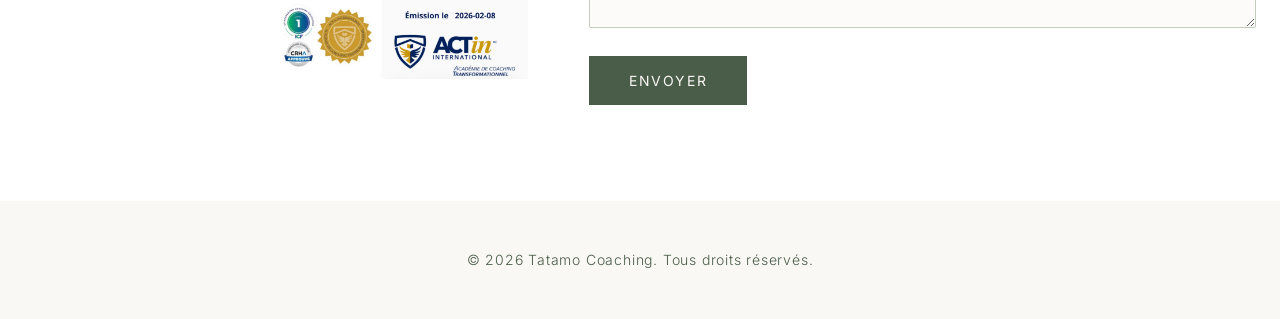
==== commit 8fa38d8a: "Update image source for contact details section" ====
--- a/index.html
+++ b/index.html
@@ -168,7 +168,7 @@
 
     <p class="contact-details">
   <img src="images/novaglobal" alt="Profil Nova Global" style="box-shadow: none; border-radius: 0; max-width: 250px; width: 100%; margin: 0 auto;">
-      
+      <img src="images/apropos.jpeg" alt="Certificat Coach Professionnelle" style="box-shadow: none; border-radius: 0; max-width: 250px; width: 100%; margin: 0 auto;">
 </p>
 
    
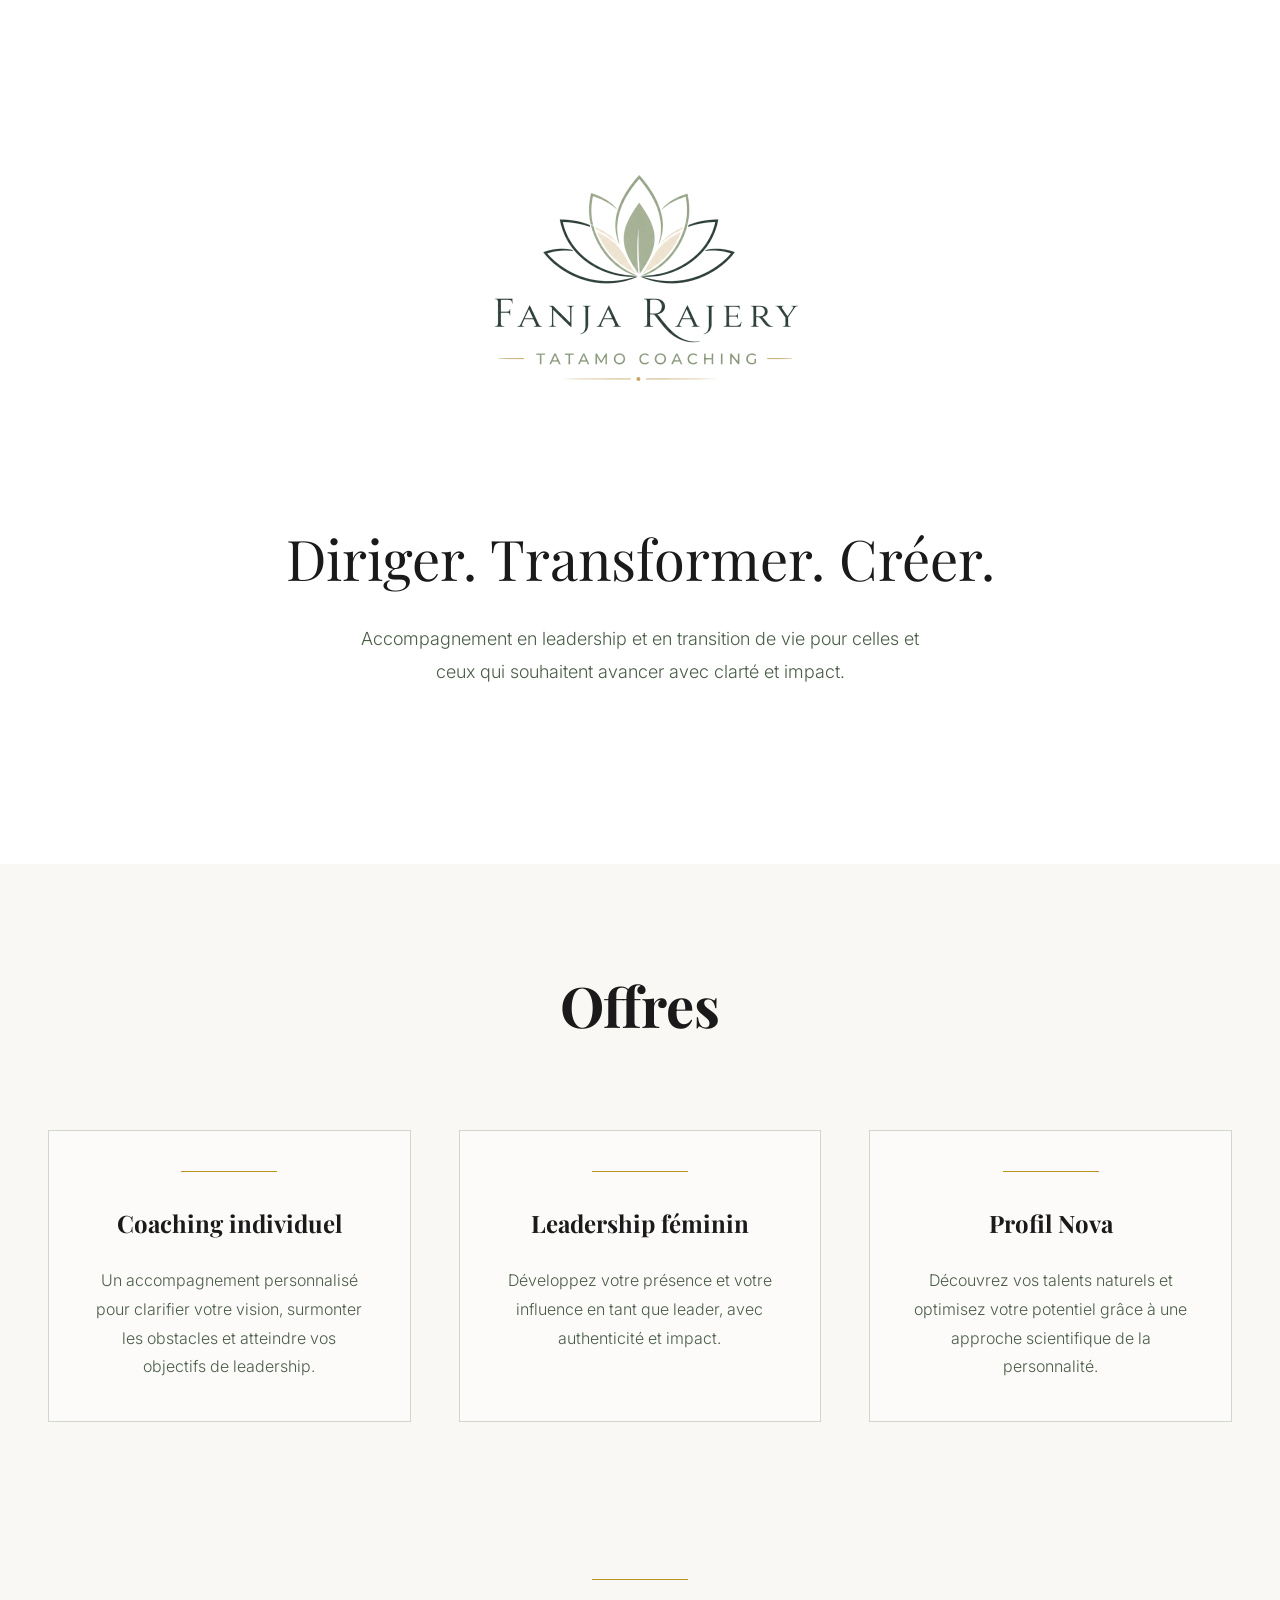
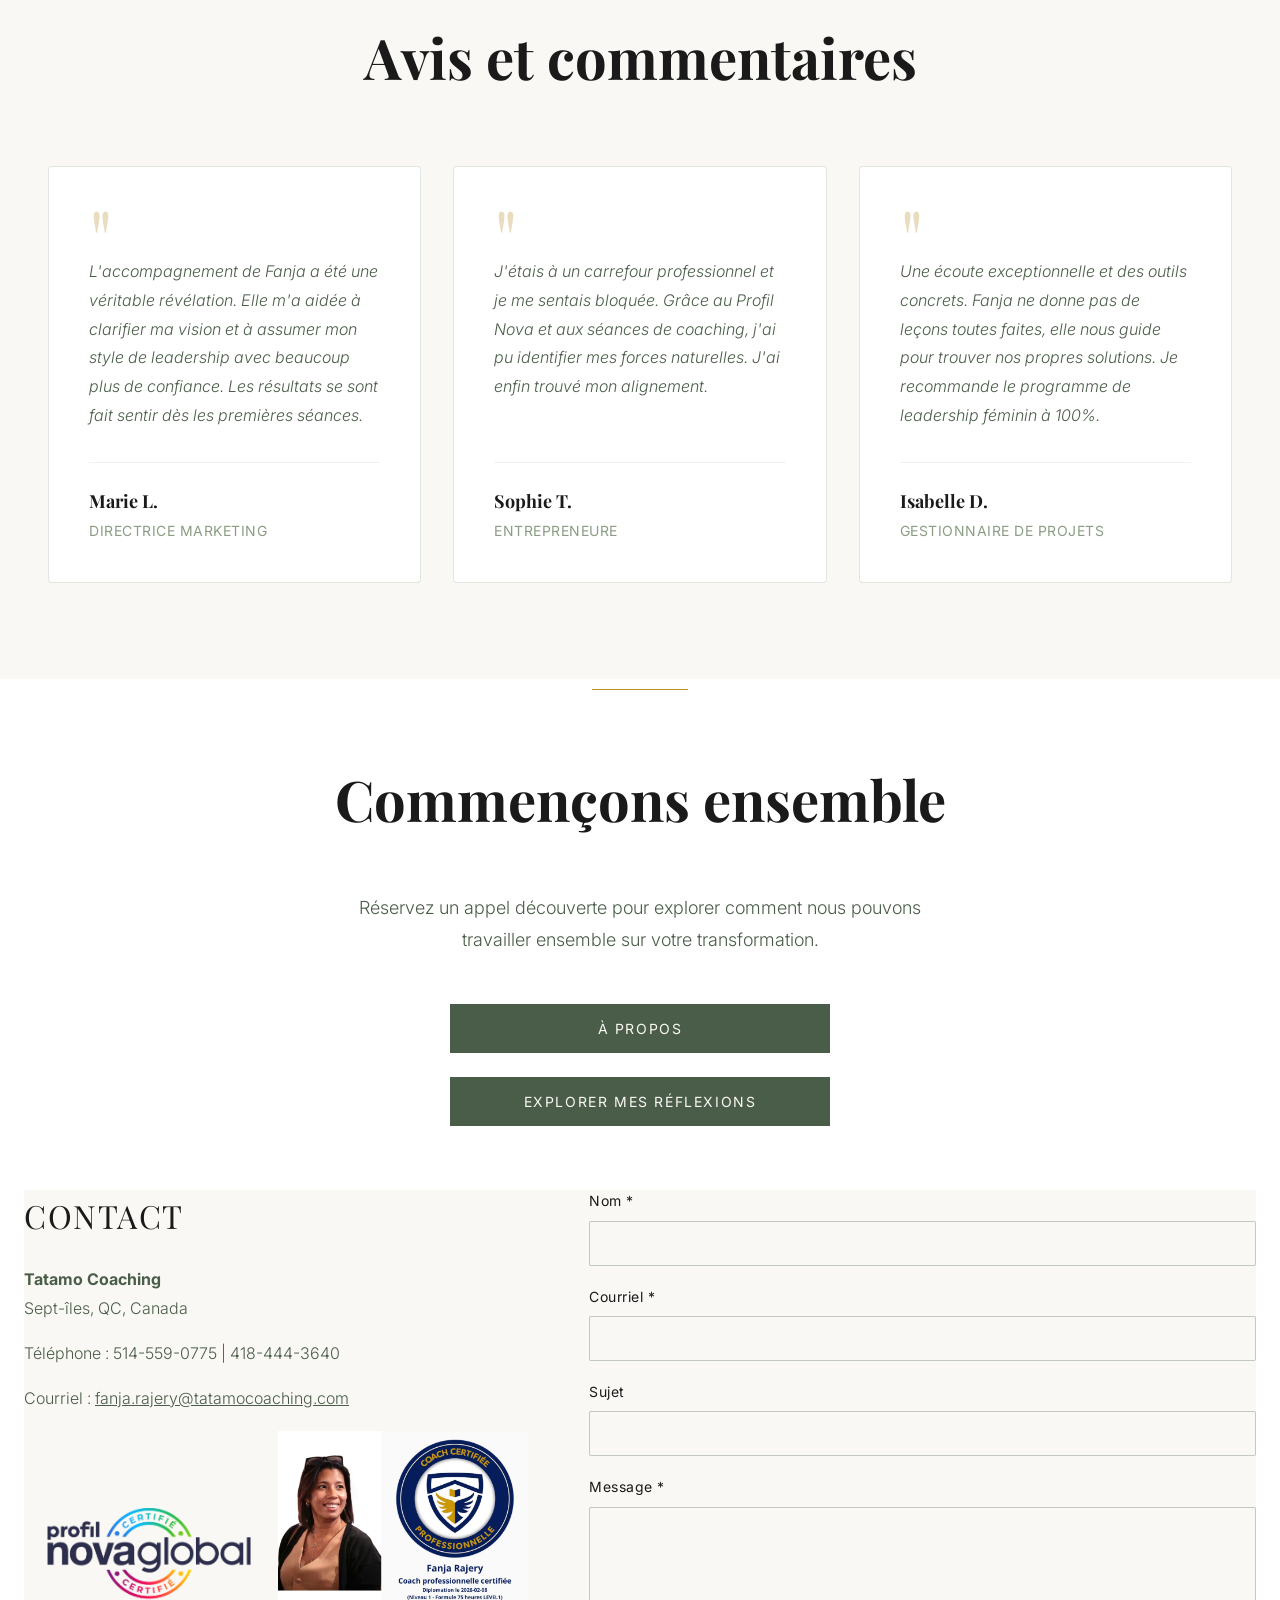
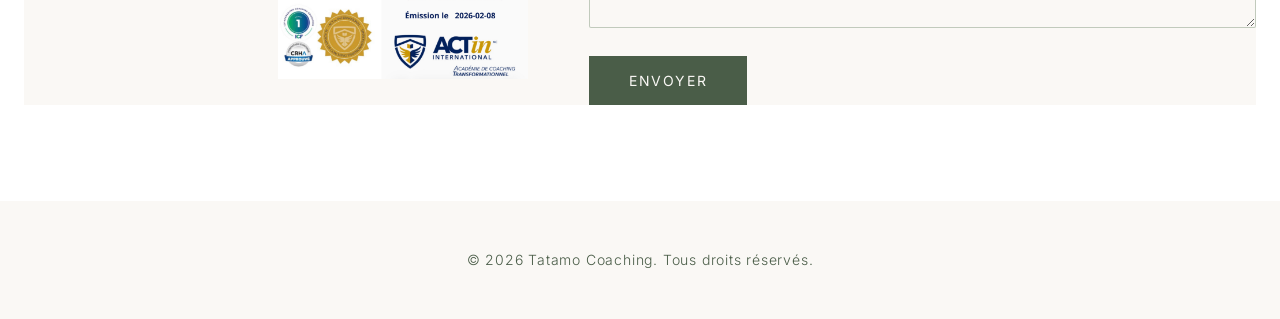
==== commit 402e9253: "Modify contact form and update contact details Updated contact form action URL and fixed HTML struct" ====
--- a/index.html
+++ b/index.html
@@ -151,6 +151,9 @@
       </div>
       </div>
 
+
+
+   
 <!-- DEBUT DU FORMULAIRE DE CONTACT -->
 <div class="contact-section-container">
   <div class="contact-info">
@@ -161,22 +164,18 @@
     </p>
     <p class="contact-details">
       Téléphone : 514-559-0775 | 418-444-3640
-      </p>
+    </p>
     <p class="contact-details">
       Courriel : <a href="mailto:fanja.rajery@tatamocoaching.com">fanja.rajery@tatamocoaching.com</a>
     </p>
 
     <p class="contact-details">
-  <img src="images/novaglobal" alt="Profil Nova Global" style="box-shadow: none; border-radius: 0; max-width: 250px; width: 100%; margin: 0 auto;">
+      <img src="images/novaglobal" alt="Profil Nova Global" style="box-shadow: none; border-radius: 0; max-width: 250px; width: 100%; margin: 0 auto;">
       <img src="images/apropos.jpeg" alt="Certificat Coach Professionnelle" style="box-shadow: none; border-radius: 0; max-width: 250px; width: 100%; margin: 0 auto;">
-</p>
-
-   
+    </p>
   </div>
 
-
-
-  <form class="contact-form" action="#" method="POST">
+  <form class="contact-form" action="https://formspree.io/f/mvkowver" method="POST">
     <div class="form-group">
       <label for="name">Nom *</label>
       <input type="text" id="name" name="name" required>
--- a/styles.css
+++ b/styles.css
@@ -1433,6 +1433,7 @@
    FORMULAIRE DE CONTACT
    ========================= */
 
+  
 .contact-section-container {
   display: flex;
   flex-wrap: wrap;
@@ -1440,6 +1441,8 @@
   justify-content: space-between;
   margin-top: 64px;
   text-align: left;
+  background-color: #FAF8F5;
+   
 }
 
 .contact-info {
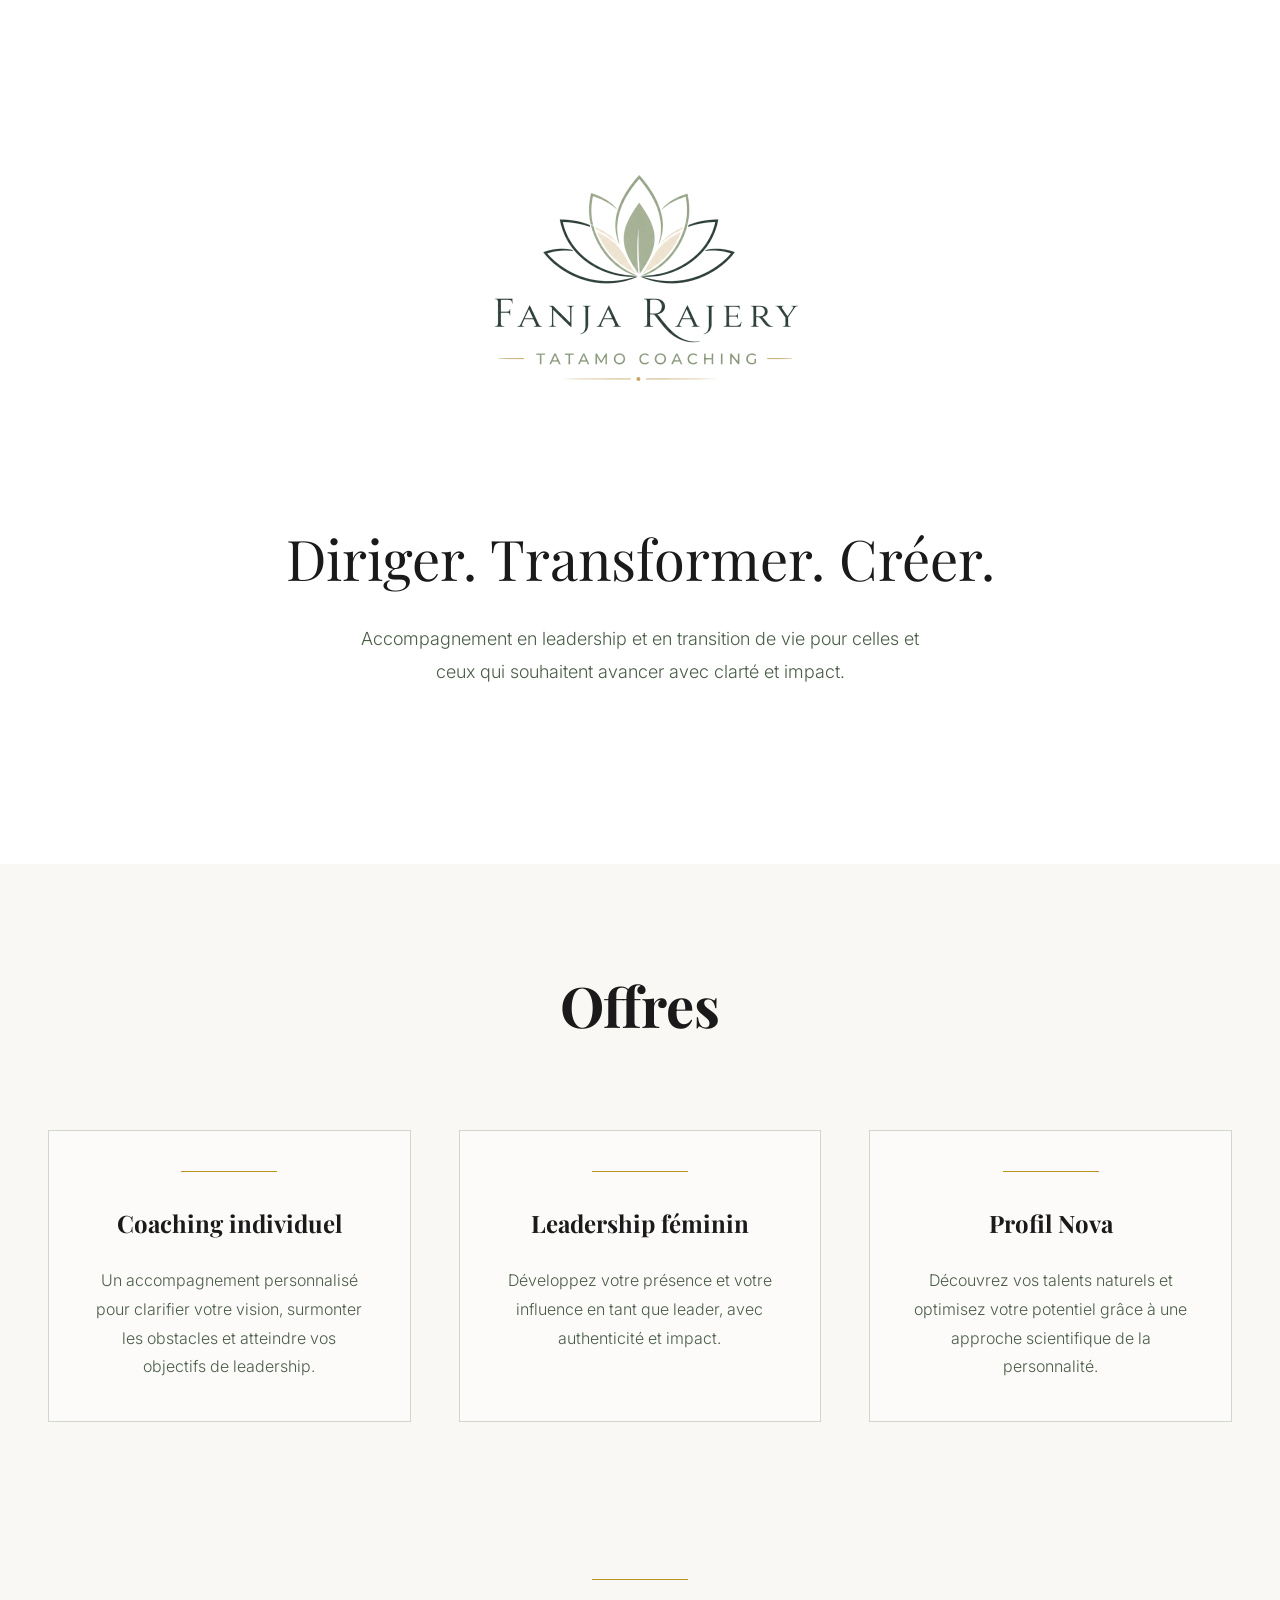
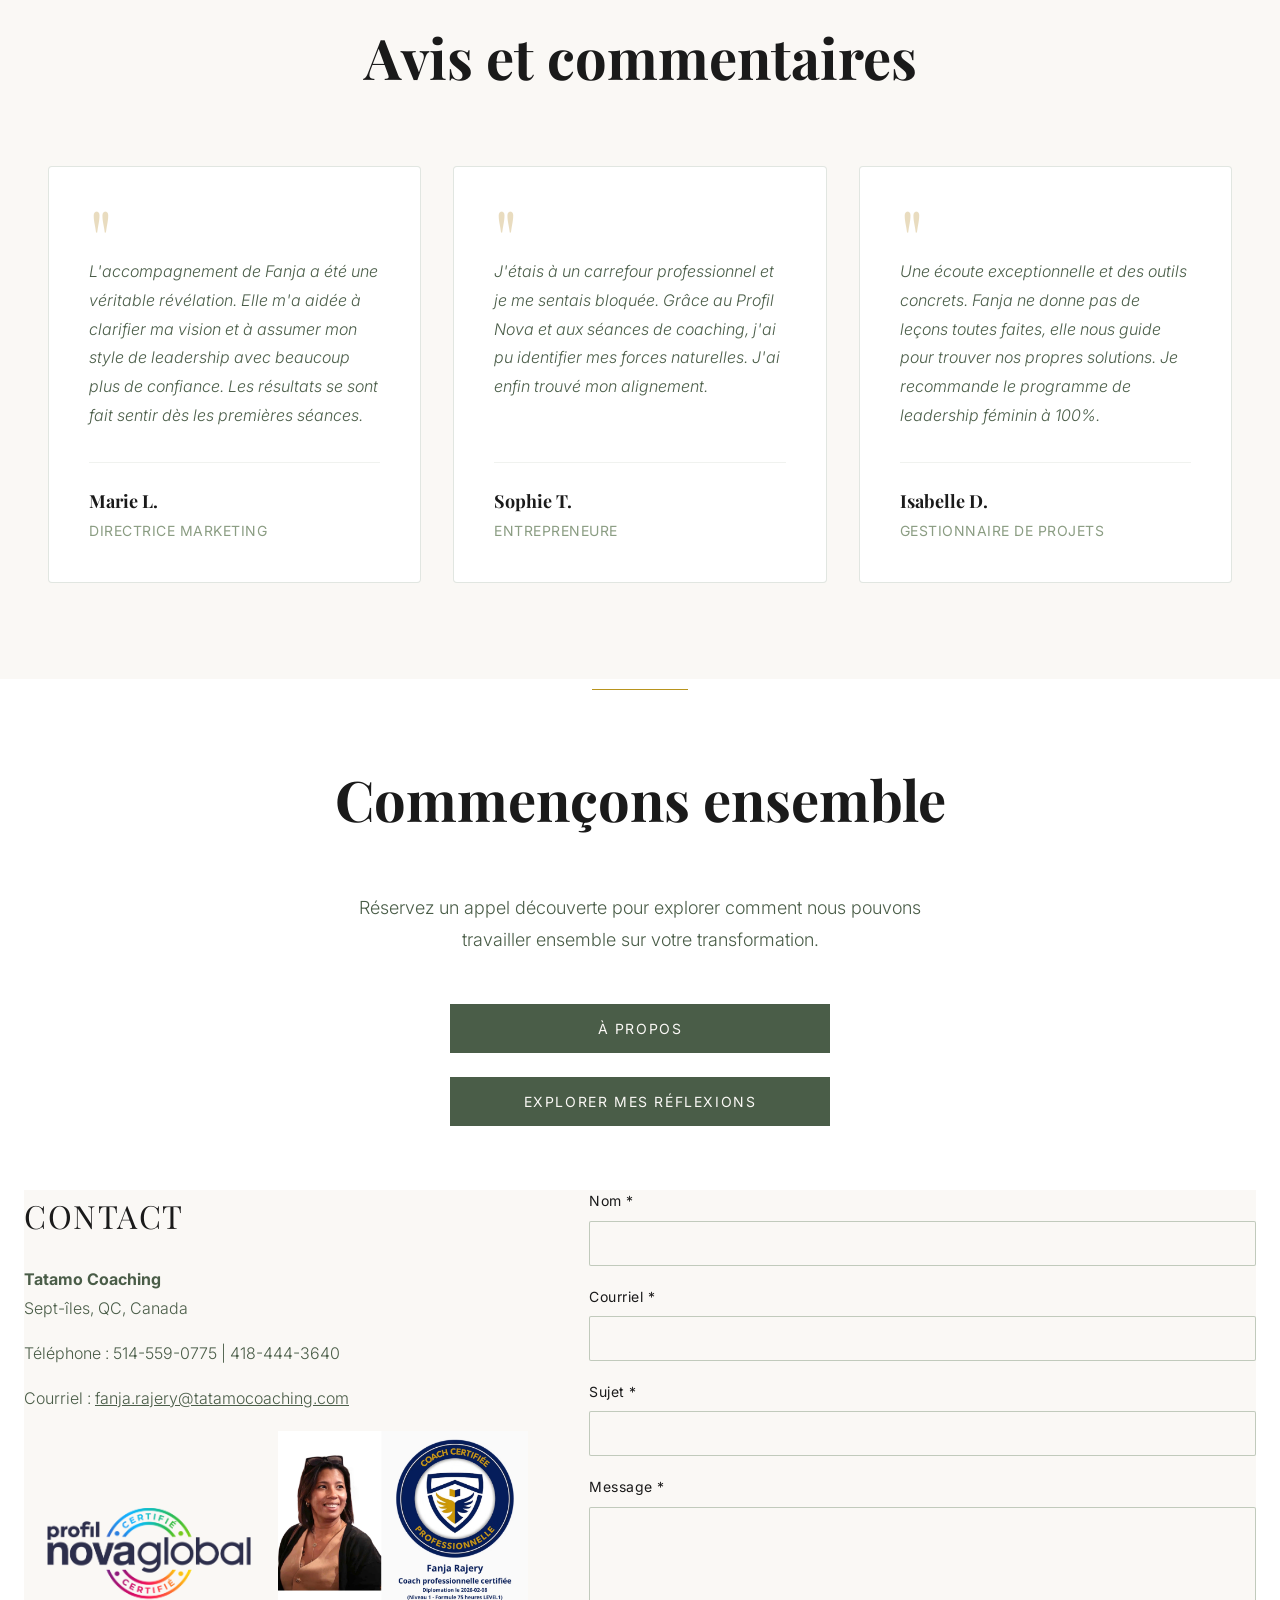
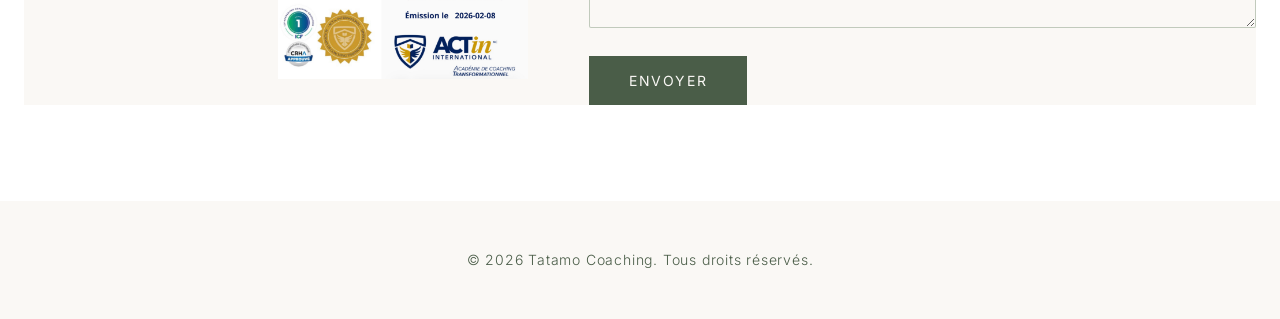
==== commit 9690b98e: "Make subject input field required" ====
--- a/index.html
+++ b/index.html
@@ -155,7 +155,7 @@
 
    
 <!-- DEBUT DU FORMULAIRE DE CONTACT -->
-<div class="contact-section-container">
+<div class="contact-section-container"  id="contact">
   <div class="contact-info">
     <h2 class="contact-main-title">CONTACT</h2>
     <p class="contact-address">
@@ -187,8 +187,8 @@
     </div>
 
     <div class="form-group">
-      <label for="subject">Sujet</label>
-      <input type="text" id="subject" name="subject">
+      <label for="subject">Sujet *</label>
+      <input type="text" id="subject" name="subject" required>
     </div>
 
     <div class="form-group">
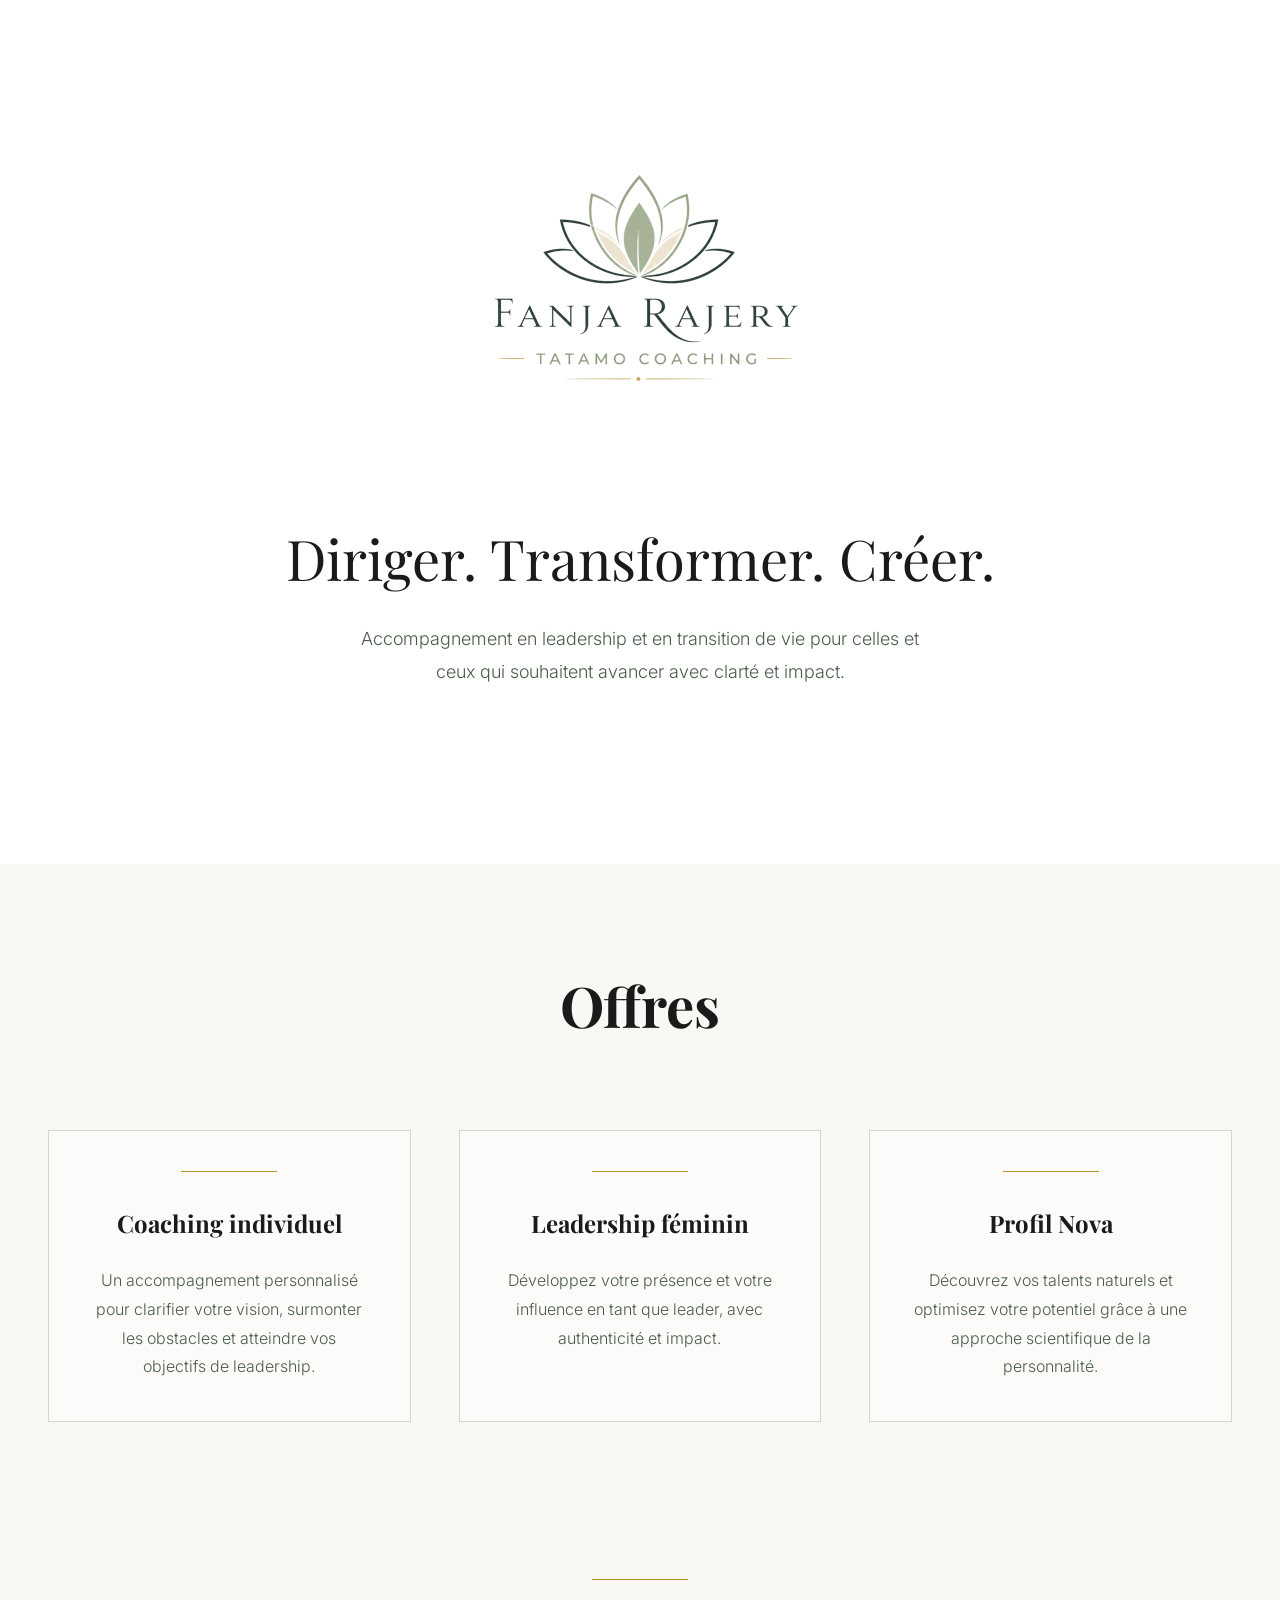
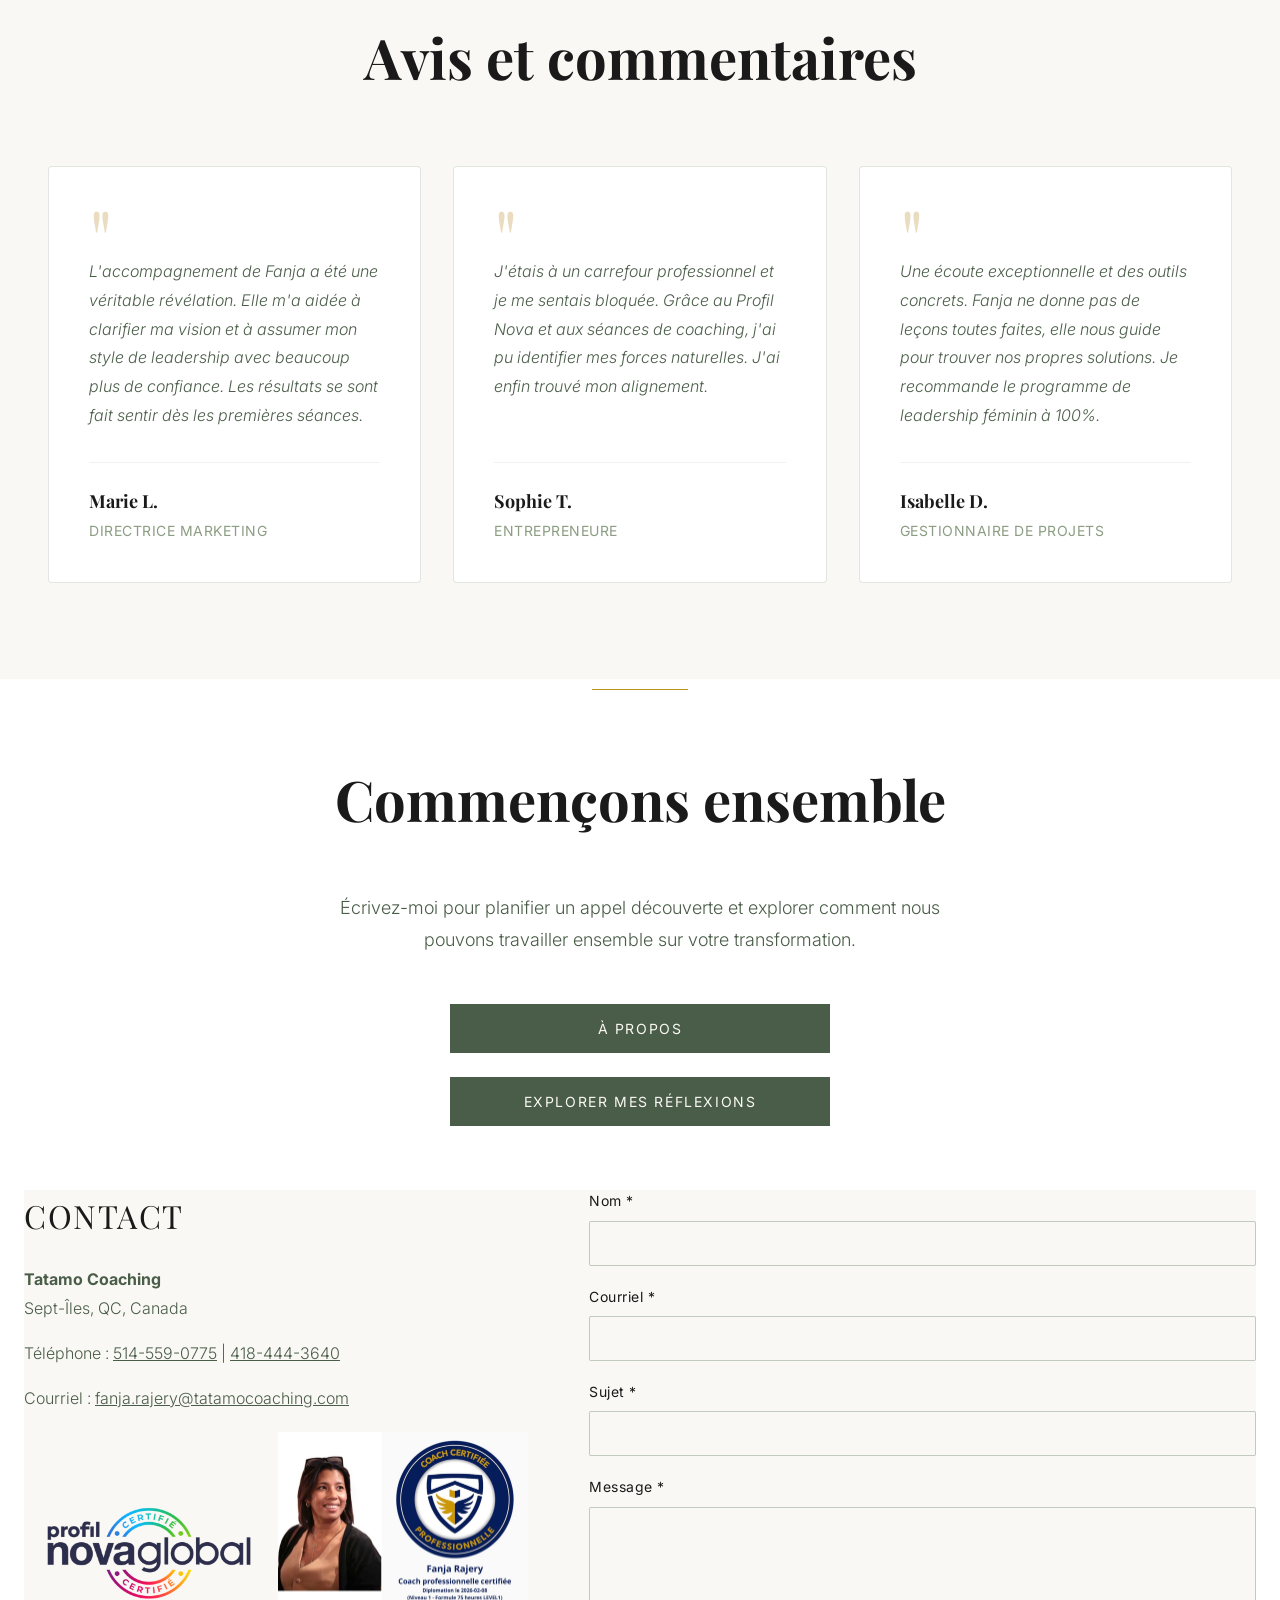
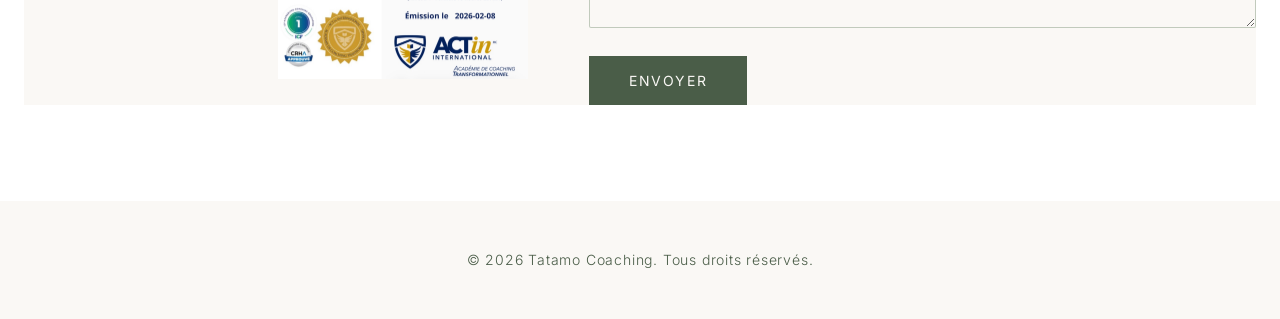
==== commit 84dafdec: "Corrige textes, HTML, SEO et images du site - Remplace les mentions de réservation et sépare la biog" ====
--- a/index.html
+++ b/index.html
@@ -4,6 +4,9 @@
   <meta charset="UTF-8">
   <meta name="viewport" content="width=device-width, initial-scale=1.0">
   <title>Tatamo Coaching - Fanja Rajery</title>
+  <meta name="description" content="Tatamo Coaching : coaching individuel, leadership féminin et Profil Nova avec Fanja Rajery, pour avancer avec clarté et impact.">
+  <link rel="icon" type="image/png" href="favicon.png">
+  <link rel="apple-touch-icon" href="favicon.png">
   <link rel="preconnect" href="https://fonts.googleapis.com">
   <link rel="preconnect" href="https://fonts.gstatic.com" crossorigin>
   <link href="https://fonts.googleapis.com/css2?family=Inter:wght@300;400;600&family=Playfair+Display:wght@400;500;600&display=swap" rel="stylesheet">
@@ -20,7 +23,7 @@
     <div class="container hero-content">
       
     
-      <h2 class="hero-heading">Diriger. Transformer. Créer.</h2>
+      <h1 class="hero-heading">Diriger. Transformer. Créer.</h1>
 
       <p class="hero-description">Accompagnement en leadership et en transition de vie pour celles et ceux qui souhaitent avancer avec clarté et impact.
 </p>
@@ -28,8 +31,6 @@
       
         
       </div>
-      
-    </div>
     
   </section>
 
@@ -71,8 +72,6 @@
 <br>
    
 </div>
-
-  </div>
 </section>
 
 <!-- Section Avis Clients -->
@@ -131,11 +130,11 @@
       <h2 class="section-title">Commençons ensemble</h2>
 
       <p class="contact-description">
-        Réservez un appel découverte pour explorer comment nous pouvons
-        travailler ensemble sur votre transformation.
+        Écrivez-moi pour planifier un appel découverte et explorer comment nous
+        pouvons travailler ensemble sur votre transformation.
       </p>
 
-      <!-- Vos 3 boutons avec une largeur identique -->
+      <!-- Vos 2 boutons avec une largeur identique -->
       <div class="button-group" style="flex-direction: column; max-width: 380px; margin: 0 auto;">
 
         
@@ -160,22 +159,24 @@
     <h2 class="contact-main-title">CONTACT</h2>
     <p class="contact-address">
       <strong>Tatamo Coaching</strong><br>
-      Sept-îles, QC, Canada
+      Sept-Îles, QC, Canada
     </p>
     <p class="contact-details">
-      Téléphone : 514-559-0775 | 418-444-3640
+      Téléphone : <a href="tel:+15145590775">514-559-0775</a> | <a href="tel:+14184443640">418-444-3640</a>
     </p>
     <p class="contact-details">
       Courriel : <a href="mailto:fanja.rajery@tatamocoaching.com">fanja.rajery@tatamocoaching.com</a>
     </p>
 
     <p class="contact-details">
-      <img src="images/novaglobal" alt="Profil Nova Global" style="box-shadow: none; border-radius: 0; max-width: 250px; width: 100%; margin: 0 auto;">
+      <img src="images/novaglobal.png" alt="Profil Nova Global" style="box-shadow: none; border-radius: 0; max-width: 250px; width: 100%; margin: 0 auto;">
       <img src="images/apropos.jpeg" alt="Certificat Coach Professionnelle" style="box-shadow: none; border-radius: 0; max-width: 250px; width: 100%; margin: 0 auto;">
     </p>
   </div>
 
   <form class="contact-form" action="https://formspree.io/f/mvkowver" method="POST">
+    <input type="text" name="_gotcha" style="display: none;" tabindex="-1" autocomplete="off">
+
     <div class="form-group">
       <label for="name">Nom *</label>
       <input type="text" id="name" name="name" required>
@@ -200,16 +201,6 @@
   </form>
 </div>
 <!-- FIN DU FORMULAIRE DE CONTACT -->
-
-
-
-
-
-
-
-
-    
-    </div>
   </section>
 
   <footer class="footer">
--- a/styles.css
+++ b/styles.css
@@ -577,7 +577,7 @@
 
 .about-bio .about-text {
   max-width: 100%;
-  margin: 0;
+  margin: 0 0 20px;
   padding: 0;
   text-align: justify;
   text-justify: inter-word;
